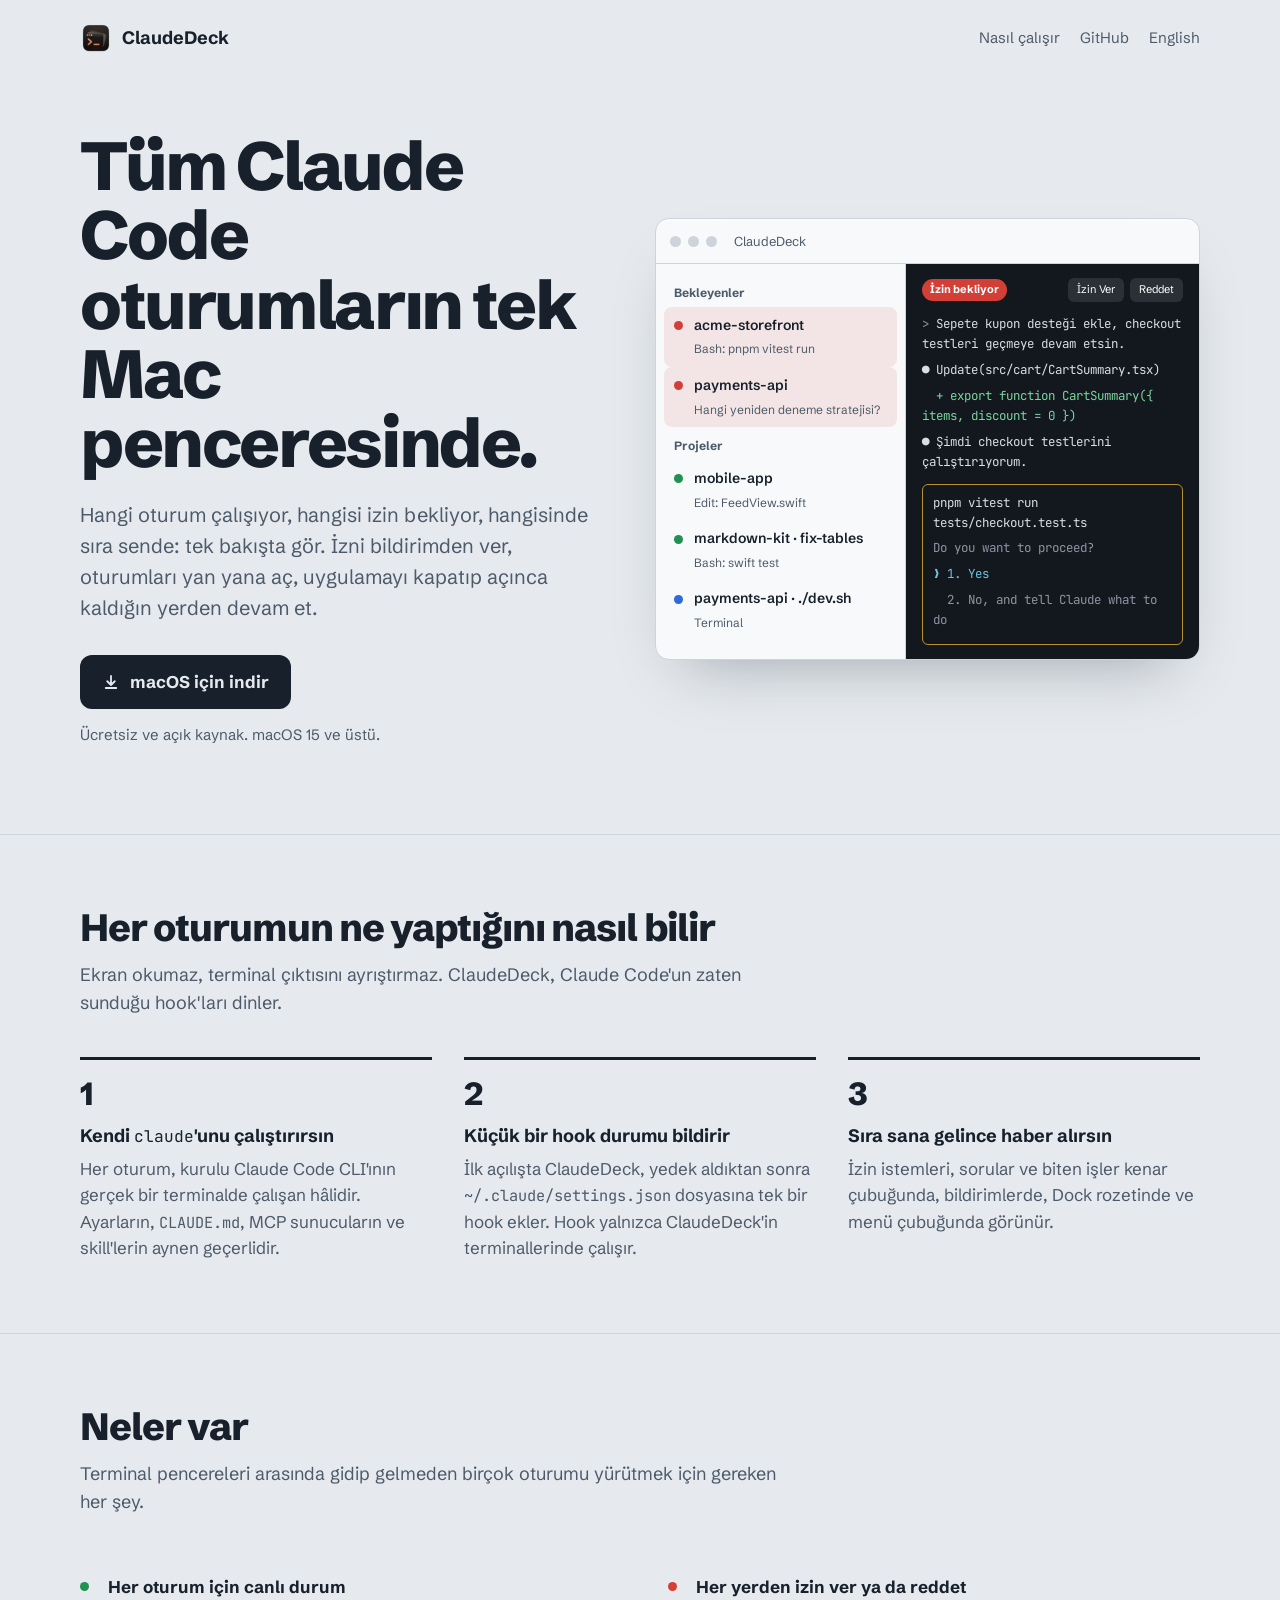
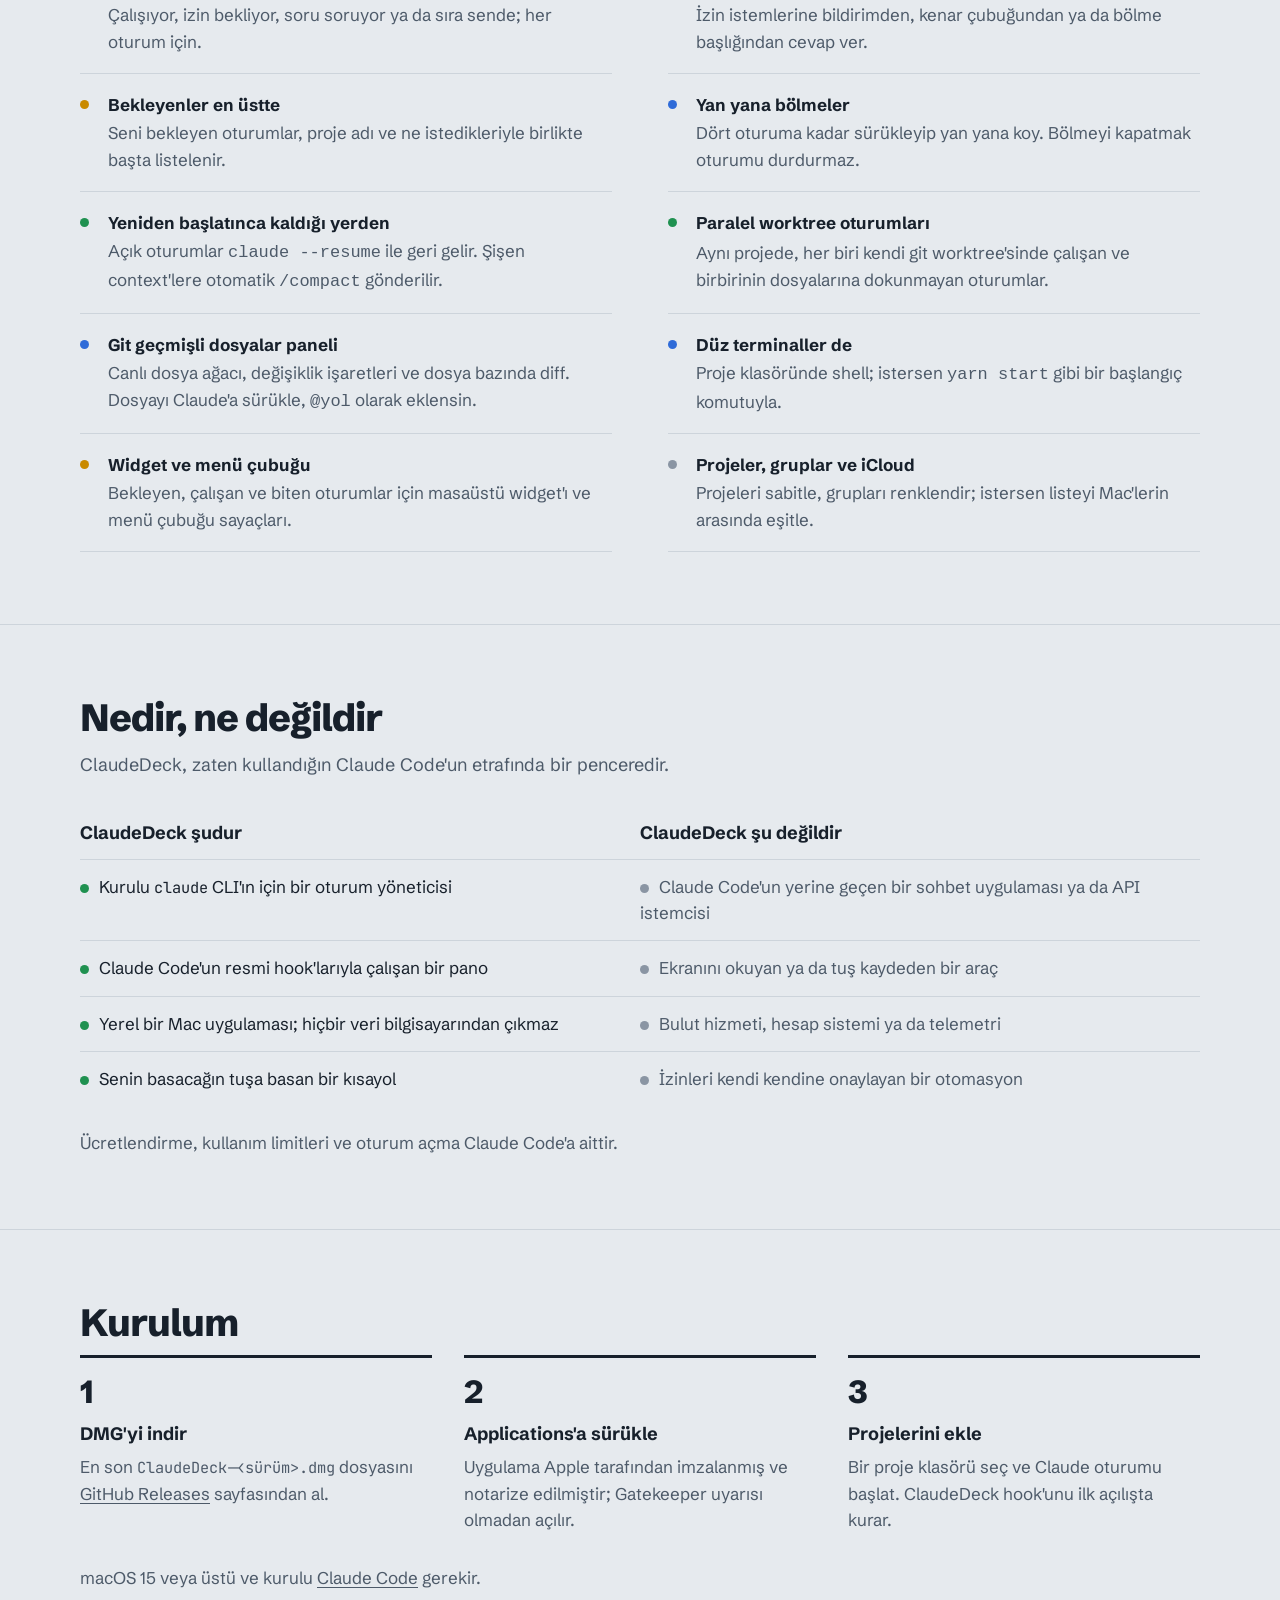
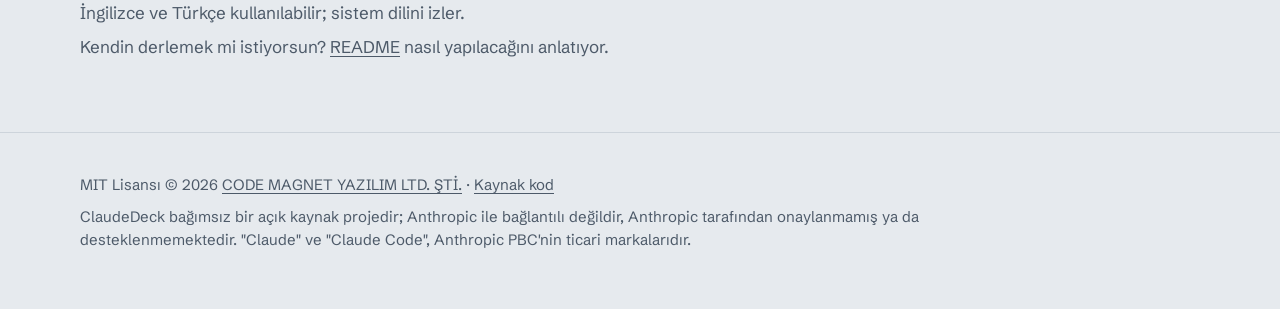
==== docs/tr/index.html @ c3e61661 "Project website for GitHub Pages (docs/): English + Turkish, animated sidebar instead of screenshots" ====
<!doctype html>
<html lang="tr">
<head>
<meta charset="utf-8">
<meta name="viewport" content="width=device-width, initial-scale=1">
<title>ClaudeDeck: tüm Claude Code oturumların tek Mac penceresinde</title>
<meta name="description" content="Birden fazla projedeki Claude Code oturumlarını çalıştıran ve hangisinin seni beklediğini gösteren ücretsiz, açık kaynak macOS uygulaması.">
<!-- Özel alan adı için: <meta name="repo" content="owner/ClaudeDeck"> -->
<meta property="og:title" content="ClaudeDeck">
<meta property="og:description" content="Tüm Claude Code oturumların tek Mac penceresinde. Ücretsiz ve açık kaynak.">
<meta property="og:image" content="../assets/icon.png">
<link rel="icon" href="../assets/favicon.png">
<link rel="alternate" hreflang="en" href="../">
<link rel="preconnect" href="https://fonts.googleapis.com">
<link rel="preconnect" href="https://fonts.gstatic.com" crossorigin>
<link href="https://fonts.googleapis.com/css2?family=JetBrains+Mono:wght@400;600&family=Schibsted+Grotesk:wght@400;600;700;800&display=swap" rel="stylesheet">
<link rel="stylesheet" href="../assets/style.css">
</head>
<body>
<header class="wrap top">
  <a class="brand" href="./"><img src="../assets/icon.png" alt="" width="32" height="32">ClaudeDeck</a>
  <nav aria-label="Site">
    <a href="#nasil">Nasıl çalışır</a>
    <a data-gh="" href="https://github.com/">GitHub</a>
    <a href="../" hreflang="en" lang="en">English</a>
  </nav>
</header>

<main>
  <div class="wrap hero">
    <div>
      <h1>Tüm Claude Code oturumların tek Mac penceresinde.</h1>
      <p class="lede">Hangi oturum çalışıyor, hangisi izin bekliyor, hangisinde sıra sende: tek bakışta gör. İzni bildirimden ver, oturumları yan yana aç, uygulamayı kapatıp açınca kaldığın yerden devam et.</p>
      <div class="actions">
        <a class="download" data-gh="/releases/latest" href="https://github.com/">
          <svg viewBox="0 0 24 24" fill="none" stroke="currentColor" stroke-width="2.4" stroke-linecap="round" stroke-linejoin="round" aria-hidden="true"><path d="M12 4v12m-5-5 5 5 5-5M5 20h14"/></svg>
          macOS için indir
        </a>
        <span class="fine">Ücretsiz ve açık kaynak. macOS 15 ve üstü.</span>
      </div>
    </div>

    <div class="deck" role="img" aria-label="Beş oturum gösteren ClaudeDeck: biri izin bekliyor, ikisi çalışıyor, birinde sıra sende, biri terminal."
      data-states='{"running":"Çalışıyor","permission":"İzin bekliyor","question":"Soru soruyor","turn":"Sıra sende","runningTests":"Bash: pnpm vitest run","done":"Bitti: pull-to-refresh eklendi","passed":"Bitti: 18 test geçti","editing":"Edit: internal/webhooks/retry.go"}'>
      <div class="deck-bar" aria-hidden="true"><i></i><i></i><i></i><span>ClaudeDeck</span></div>
      <div class="deck-body" aria-hidden="true">
        <div class="deck-list">
          <div class="deck-group">Bekleyenler</div>
          <div class="row" data-id="a" data-state="permission"><span class="dot"></span><span class="name">acme-storefront</span><span class="state">Bash: pnpm vitest run</span></div>
          <div class="row" data-id="b" data-state="question"><span class="dot"></span><span class="name">payments-api</span><span class="state">Hangi yeniden deneme stratejisi?</span></div>
          <div class="deck-group">Projeler</div>
          <div class="row" data-id="c" data-state="running"><span class="dot"></span><span class="name">mobile-app</span><span class="state">Edit: FeedView.swift</span></div>
          <div class="row" data-id="d" data-state="running"><span class="dot"></span><span class="name">markdown-kit · fix-tables</span><span class="state">Bash: swift test</span></div>
          <div class="row" data-id="e" data-state="shell"><span class="dot"></span><span class="name">payments-api · ./dev.sh</span><span class="state">Terminal</span></div>
        </div>
        <div class="deck-term">
          <div class="term-head"><span class="pill">İzin bekliyor</span><span class="btns"><span>İzin Ver</span><span>Reddet</span></span></div>
          <p><span class="dim">&gt;</span> Sepete kupon desteği ekle, checkout testleri geçmeye devam etsin.</p>
          <p>● Update(src/cart/CartSummary.tsx)</p>
          <p class="add">  + export function CartSummary({ items, discount = 0 })</p>
          <p>● Şimdi checkout testlerini çalıştırıyorum.</p>
          <div class="box">
            <p>pnpm vitest run tests/checkout.test.ts</p>
            <p class="dim">Do you want to proceed?</p>
            <p class="pick">❯ 1. Yes</p>
            <p class="dim">  2. No, and tell Claude what to do</p>
          </div>
        </div>
      </div>
    </div>
  </div>

  <section id="nasil">
    <div class="wrap">
      <h2>Her oturumun ne yaptığını nasıl bilir</h2>
      <p class="intro">Ekran okumaz, terminal çıktısını ayrıştırmaz. ClaudeDeck, Claude Code'un zaten sunduğu hook'ları dinler.</p>
      <ol class="steps">
        <li><h3>Kendi <code>claude</code>'unu çalıştırırsın</h3><p>Her oturum, kurulu Claude Code CLI'ının gerçek bir terminalde çalışan hâlidir. Ayarların, <code>CLAUDE.md</code>, MCP sunucuların ve skill'lerin aynen geçerlidir.</p></li>
        <li><h3>Küçük bir hook durumu bildirir</h3><p>İlk açılışta ClaudeDeck, yedek aldıktan sonra <code>~/.claude/settings.json</code> dosyasına tek bir hook ekler. Hook yalnızca ClaudeDeck'in terminallerinde çalışır.</p></li>
        <li><h3>Sıra sana gelince haber alırsın</h3><p>İzin istemleri, sorular ve biten işler kenar çubuğunda, bildirimlerde, Dock rozetinde ve menü çubuğunda görünür.</p></li>
      </ol>
    </div>
  </section>

  <section>
    <div class="wrap">
      <h2>Neler var</h2>
      <p class="intro">Terminal pencereleri arasında gidip gelmeden birçok oturumu yürütmek için gereken her şey.</p>
      <dl class="features">
        <div style="--c: var(--run)"><dt>Her oturum için canlı durum</dt><dd>Çalışıyor, izin bekliyor, soru soruyor ya da sıra sende; her oturum için.</dd></div>
        <div style="--c: var(--block)"><dt>Her yerden izin ver ya da reddet</dt><dd>İzin istemlerine bildirimden, kenar çubuğundan ya da bölme başlığından cevap ver.</dd></div>
        <div style="--c: var(--turn)"><dt>Bekleyenler en üstte</dt><dd>Seni bekleyen oturumlar, proje adı ve ne istedikleriyle birlikte başta listelenir.</dd></div>
        <div style="--c: var(--shell)"><dt>Yan yana bölmeler</dt><dd>Dört oturuma kadar sürükleyip yan yana koy. Bölmeyi kapatmak oturumu durdurmaz.</dd></div>
        <div style="--c: var(--run)"><dt>Yeniden başlatınca kaldığı yerden</dt><dd>Açık oturumlar <code>claude --resume</code> ile geri gelir. Şişen context'lere otomatik <code>/compact</code> gönderilir.</dd></div>
        <div style="--c: var(--run)"><dt>Paralel worktree oturumları</dt><dd>Aynı projede, her biri kendi git worktree'sinde çalışan ve birbirinin dosyalarına dokunmayan oturumlar.</dd></div>
        <div style="--c: var(--shell)"><dt>Git geçmişli dosyalar paneli</dt><dd>Canlı dosya ağacı, değişiklik işaretleri ve dosya bazında diff. Dosyayı Claude'a sürükle, <code>@yol</code> olarak eklensin.</dd></div>
        <div style="--c: var(--shell)"><dt>Düz terminaller de</dt><dd>Proje klasöründe shell; istersen <code>yarn start</code> gibi bir başlangıç komutuyla.</dd></div>
        <div style="--c: var(--turn)"><dt>Widget ve menü çubuğu</dt><dd>Bekleyen, çalışan ve biten oturumlar için masaüstü widget'ı ve menü çubuğu sayaçları.</dd></div>
        <div style="--c: var(--idle)"><dt>Projeler, gruplar ve iCloud</dt><dd>Projeleri sabitle, grupları renklendir; istersen listeyi Mac'lerin arasında eşitle.</dd></div>
      </dl>
    </div>
  </section>

  <section>
    <div class="wrap">
      <h2>Nedir, ne değildir</h2>
      <p class="intro">ClaudeDeck, zaten kullandığın Claude Code'un etrafında bir penceredir.</p>
      <table class="is">
        <thead><tr><th scope="col">ClaudeDeck şudur</th><th scope="col">ClaudeDeck şu değildir</th></tr></thead>
        <tbody>
          <tr><td class="yes">Kurulu <code>claude</code> CLI'ın için bir oturum yöneticisi</td><td class="no">Claude Code'un yerine geçen bir sohbet uygulaması ya da API istemcisi</td></tr>
          <tr><td class="yes">Claude Code'un resmi hook'larıyla çalışan bir pano</td><td class="no">Ekranını okuyan ya da tuş kaydeden bir araç</td></tr>
          <tr><td class="yes">Yerel bir Mac uygulaması; hiçbir veri bilgisayarından çıkmaz</td><td class="no">Bulut hizmeti, hesap sistemi ya da telemetri</td></tr>
          <tr><td class="yes">Senin basacağın tuşa basan bir kısayol</td><td class="no">İzinleri kendi kendine onaylayan bir otomasyon</td></tr>
        </tbody>
      </table>
      <p class="fine-print">Ücretlendirme, kullanım limitleri ve oturum açma Claude Code'a aittir.</p>
    </div>
  </section>

  <section id="kurulum">
    <div class="wrap">
      <h2>Kurulum</h2>
      <ol class="steps">
        <li><h3>DMG'yi indir</h3><p>En son <code>ClaudeDeck-&lt;sürüm&gt;.dmg</code> dosyasını <a data-gh="/releases/latest" href="https://github.com/">GitHub Releases</a> sayfasından al.</p></li>
        <li><h3>Applications'a sürükle</h3><p>Uygulama Apple tarafından imzalanmış ve notarize edilmiştir; Gatekeeper uyarısı olmadan açılır.</p></li>
        <li><h3>Projelerini ekle</h3><p>Bir proje klasörü seç ve Claude oturumu başlat. ClaudeDeck hook'unu ilk açılışta kurar.</p></li>
      </ol>
      <ul class="req">
        <li>macOS 15 veya üstü ve kurulu <a href="https://docs.claude.com/en/docs/claude-code">Claude Code</a> gerekir.</li>
        <li>İngilizce ve Türkçe kullanılabilir; sistem dilini izler.</li>
        <li>Kendin derlemek mi istiyorsun? <a data-gh="/blob/main/README.tr.md" href="https://github.com/">README</a> nasıl yapılacağını anlatıyor.</li>
      </ul>
    </div>
  </section>
</main>

<footer>
  <div class="wrap">
    <p>MIT Lisansı © 2026 <a href="https://codemagnet.co">CODE MAGNET YAZILIM LTD. ŞTİ.</a> · <a data-gh="" href="https://github.com/">Kaynak kod</a></p>
    <p>ClaudeDeck bağımsız bir açık kaynak projedir; Anthropic ile bağlantılı değildir, Anthropic tarafından onaylanmamış ya da desteklenmemektedir. "Claude" ve "Claude Code", Anthropic PBC'nin ticari markalarıdır.</p>
  </div>
</footer>
<script src="../assets/deck.js"></script>
</body>
</html>
---- docs/assets/style.css ----
/* ClaudeDeck site. Colors come from the app's own status signals, on a brushed-aluminum ground. */
:root {
  --ground: #e6eaee;
  --panel: #f7f9fa;
  --ink: #17202b;
  --ink-soft: #4d5a69;
  --rule: #cdd4db;
  --run: #1f9150;
  --block: #d23f37;
  --turn: #c98a00;
  --shell: #2f6bd8;
  --idle: #8a95a3;
  --focus: #2f6bd8;
  --term-bg: #13181f;
  --term-ink: #d9dee4;
  color-scheme: light;
}
@media (prefers-color-scheme: dark) {
  :root {
    --ground: #151a20;
    --panel: #1d242c;
    --ink: #e8edf2;
    --ink-soft: #9ba7b4;
    --rule: #2e3843;
    --run: #3cc47a;
    --block: #f0625a;
    --turn: #f0b429;
    --shell: #5b93f0;
    --idle: #6f7b89;
    --focus: #5b93f0;
    --term-bg: #0e1217;
    color-scheme: dark;
  }
}

* { box-sizing: border-box; }
[hidden] { display: none !important; }
html { -webkit-text-size-adjust: 100%; }
body {
  margin: 0;
  background: var(--ground);
  color: var(--ink);
  font-family: "Schibsted Grotesk", -apple-system, BlinkMacSystemFont, "Helvetica Neue", sans-serif;
  font-size: 1.0625rem;
  line-height: 1.55;
}
a { color: inherit; text-underline-offset: 0.18em; }
a:focus-visible, button:focus-visible { outline: 3px solid var(--focus); outline-offset: 3px; border-radius: 6px; }
img { display: block; }

.wrap { width: min(1120px, 100% - 32px); margin-inline: auto; }

/* Header */
.top { display: flex; align-items: center; justify-content: space-between; gap: 16px; padding: 22px 0; }
.brand { display: flex; align-items: center; gap: 10px; font-weight: 700; font-size: 1.125rem; text-decoration: none; }
.brand img { width: 32px; height: 32px; }
.top nav { display: flex; gap: 20px; font-size: 0.9375rem; color: var(--ink-soft); }
.top nav a { text-decoration: none; }
.top nav a:hover { color: var(--ink); text-decoration: underline; }

/* Hero */
.hero { display: grid; grid-template-columns: minmax(0, 1fr) minmax(0, 1.05fr); gap: 56px; align-items: center; padding: 56px 0 88px; }
.hero h1 {
  margin: 0 0 20px;
  font-size: clamp(2.5rem, 5.4vw, 4.25rem);
  line-height: 1.02;
  letter-spacing: -0.035em;
  font-weight: 800;
}
.hero p.lede { margin: 0 0 32px; font-size: 1.25rem; color: var(--ink-soft); max-width: 34em; }
.actions { display: flex; flex-wrap: wrap; align-items: center; gap: 14px 22px; }
.download {
  display: inline-flex; align-items: center; gap: 10px;
  padding: 14px 22px; border-radius: 12px;
  background: var(--ink); color: var(--ground);
  font-weight: 700; text-decoration: none;
}
.download:hover { background: color-mix(in srgb, var(--ink) 86%, var(--shell)); }
.download svg { width: 18px; height: 18px; }
.fine { font-size: 0.9375rem; color: var(--ink-soft); }

/* The deck: a live rendition of the app's sidebar */
.deck {
  background: var(--panel);
  border: 1px solid var(--rule);
  border-radius: 14px;
  box-shadow: 0 30px 60px -30px rgb(20 30 45 / 0.35), 0 2px 0 rgb(255 255 255 / 0.5) inset;
  overflow: hidden;
}
.deck-bar { display: flex; align-items: center; gap: 7px; padding: 12px 14px; border-bottom: 1px solid var(--rule); }
.deck-bar i { width: 11px; height: 11px; border-radius: 50%; background: var(--rule); }
.deck-bar span { margin-left: 10px; font-size: 0.8125rem; color: var(--ink-soft); }
.deck-body { display: grid; grid-template-columns: 250px minmax(0, 1fr); min-height: 330px; }
.deck-list { border-right: 1px solid var(--rule); padding: 10px 8px; }
.deck-group { font-size: 0.75rem; font-weight: 700; color: var(--ink-soft); padding: 10px 10px 4px; }
.row {
  display: grid; grid-template-columns: 10px minmax(0, 1fr); gap: 4px 10px; align-items: center;
  padding: 8px 10px; border-radius: 8px;
  transition: background-color 0.4s ease;
}
.row .dot { width: 9px; height: 9px; border-radius: 50%; background: var(--idle); transition: background-color 0.4s ease; }
.row .name { font-size: 0.875rem; font-weight: 600; white-space: nowrap; overflow: hidden; text-overflow: ellipsis; }
.row .state { grid-column: 2; font-size: 0.75rem; color: var(--ink-soft); white-space: nowrap; overflow: hidden; text-overflow: ellipsis; }
.row[data-state="running"] .dot { background: var(--run); }
.row[data-state="permission"] .dot, .row[data-state="question"] .dot { background: var(--block); }
.row[data-state="turn"] .dot { background: var(--turn); }
.row[data-state="shell"] .dot { background: var(--shell); }
.row[data-state="permission"], .row[data-state="question"] { background: color-mix(in srgb, var(--block) 11%, transparent); }
.row.flash { background: color-mix(in srgb, var(--turn) 18%, transparent); }
.row[data-state="running"] .dot { animation: breathe 1.6s ease-in-out infinite; }
@keyframes breathe { 50% { opacity: 0.35; } }

.deck-term { background: var(--term-bg); color: var(--term-ink); font: 0.78rem/1.6 "JetBrains Mono", ui-monospace, Menlo, monospace; padding: 14px 16px; display: flex; flex-direction: column; }
.pill, .term-head .btns span { white-space: nowrap; }
.term-head { display: flex; align-items: center; gap: 8px; font-family: "Schibsted Grotesk", sans-serif; font-size: 0.8125rem; margin-bottom: 12px; color: #fff; }
.pill { font-size: 0.6875rem; font-weight: 700; padding: 2px 8px; border-radius: 99px; color: #fff; background: var(--block); }
.pill.run { background: var(--run); }
.term-head .btns { margin-left: auto; display: flex; gap: 6px; }
.term-head .btns span { font-size: 0.6875rem; padding: 3px 9px; border-radius: 6px; background: rgb(255 255 255 / 0.1); }
.term-head .btns span.on { background: #fff; color: var(--term-bg); }
.deck-term p { margin: 0 0 6px; white-space: pre-wrap; }
.deck-term .dim { color: #8b96a3; }
.deck-term .add { color: #7ad69b; }
.deck-term .box { border: 1px solid #b8912f; border-radius: 6px; padding: 8px 10px; margin-top: 6px; }
.deck-term .pick { color: #6fc3df; }

/* Sections */
section { padding: 72px 0; border-top: 1px solid var(--rule); }
section h2 { margin: 0 0 12px; font-size: clamp(1.75rem, 3vw, 2.375rem); line-height: 1.1; letter-spacing: -0.025em; font-weight: 800; }
section > .wrap > p.intro { margin: 0 0 40px; color: var(--ink-soft); max-width: 40em; font-size: 1.125rem; }

.steps { list-style: none; margin: 0; padding: 0; display: grid; grid-template-columns: repeat(3, minmax(0, 1fr)); gap: 32px; counter-reset: step; }
.steps li { counter-increment: step; padding-top: 18px; border-top: 3px solid var(--ink); }
.steps li::before { content: counter(step); display: block; font-weight: 800; font-size: 2rem; line-height: 1; margin-bottom: 12px; }
.steps h3 { margin: 0 0 6px; font-size: 1.125rem; }
.steps p { margin: 0; color: var(--ink-soft); }
.steps code, .req code, .is code { font: 0.9em "JetBrains Mono", ui-monospace, Menlo, monospace; }

.features { display: grid; grid-template-columns: repeat(2, minmax(0, 1fr)); gap: 0 56px; margin: 0; }
.features div { display: grid; grid-template-columns: 14px minmax(0, 1fr); gap: 0 14px; padding: 18px 0; border-bottom: 1px solid var(--rule); }
.features dt { grid-column: 2; font-weight: 700; }
.features dd { grid-column: 2; margin: 2px 0 0; color: var(--ink-soft); }
.features div::before { content: ""; grid-row: 1; width: 9px; height: 9px; border-radius: 50%; margin-top: 8px; background: var(--c, var(--idle)); }

.is { width: 100%; border-collapse: collapse; }
.is th { text-align: left; font-size: 1.125rem; padding: 0 16px 12px 0; width: 50%; }
.is td { vertical-align: top; padding: 14px 16px 14px 0; border-top: 1px solid var(--rule); }
.is td:last-child { color: var(--ink-soft); }
.is .yes::before, .is .no::before { content: ""; display: inline-block; width: 9px; height: 9px; border-radius: 50%; margin-right: 10px; }
.is .yes::before { background: var(--run); }
.is .no::before { background: var(--idle); }
.fine-print { margin: 24px 0 0; color: var(--ink-soft); }

.req { margin: 32px 0 0; padding: 0; list-style: none; display: grid; gap: 8px; color: var(--ink-soft); }

footer { padding: 40px 0 56px; border-top: 1px solid var(--rule); font-size: 0.9375rem; color: var(--ink-soft); }
footer p { margin: 0 0 8px; max-width: 60em; }

@media (max-width: 900px) {
  .hero { grid-template-columns: 1fr; gap: 40px; padding: 32px 0 64px; }
  .steps { grid-template-columns: 1fr; }
  .features { grid-template-columns: 1fr; }
}
@media (max-width: 560px) {
  .deck-body { grid-template-columns: 1fr; }
  .deck-list { border-right: 0; border-bottom: 1px solid var(--rule); }
  .deck-term { min-height: 220px; }
  .top nav { gap: 14px; }
  .top nav a[href^="#"] { display: none; }
  .is th, .is td { display: block; width: auto; padding-right: 0; }
  .is th:last-child { display: none; }
  .is td:last-child { border-top: 0; padding-top: 0; }
}
@media (prefers-reduced-motion: reduce) {
  .row, .row .dot { transition: none; }
  .row[data-state="running"] .dot { animation: none; }
}
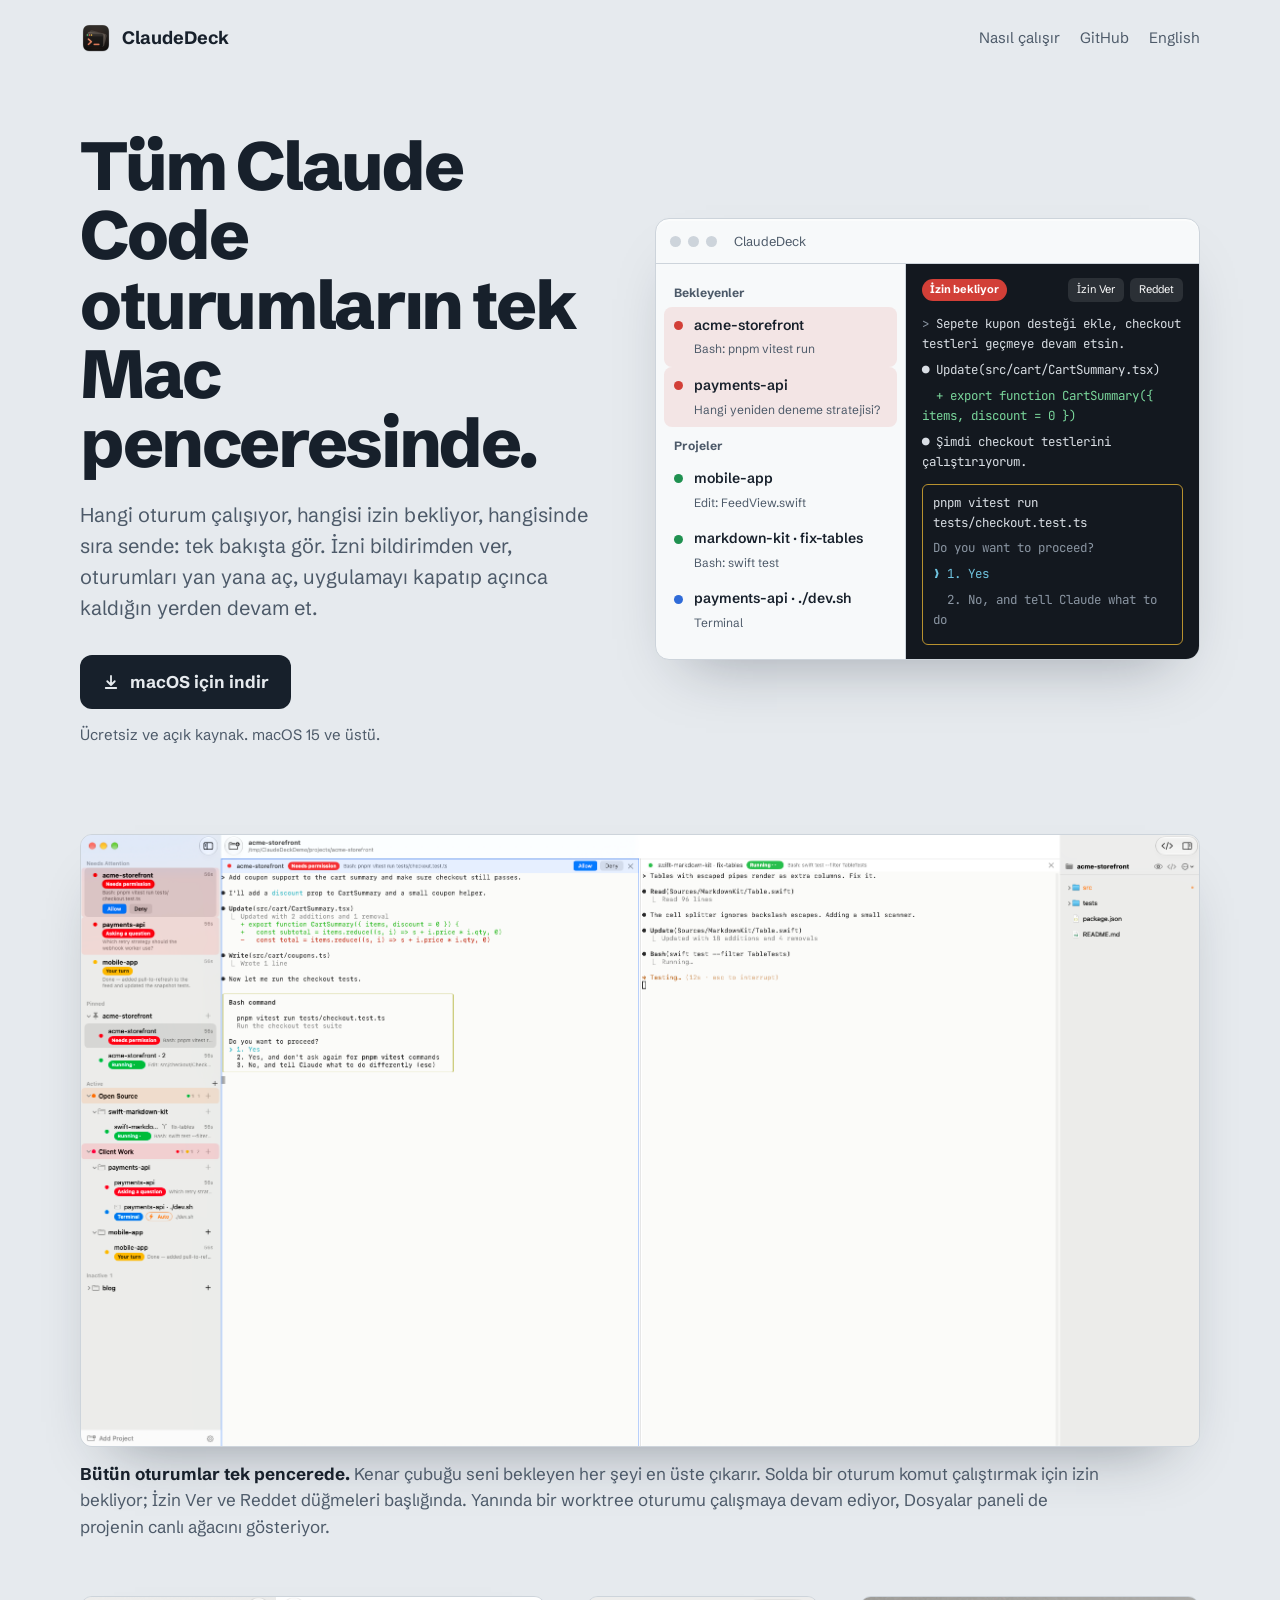
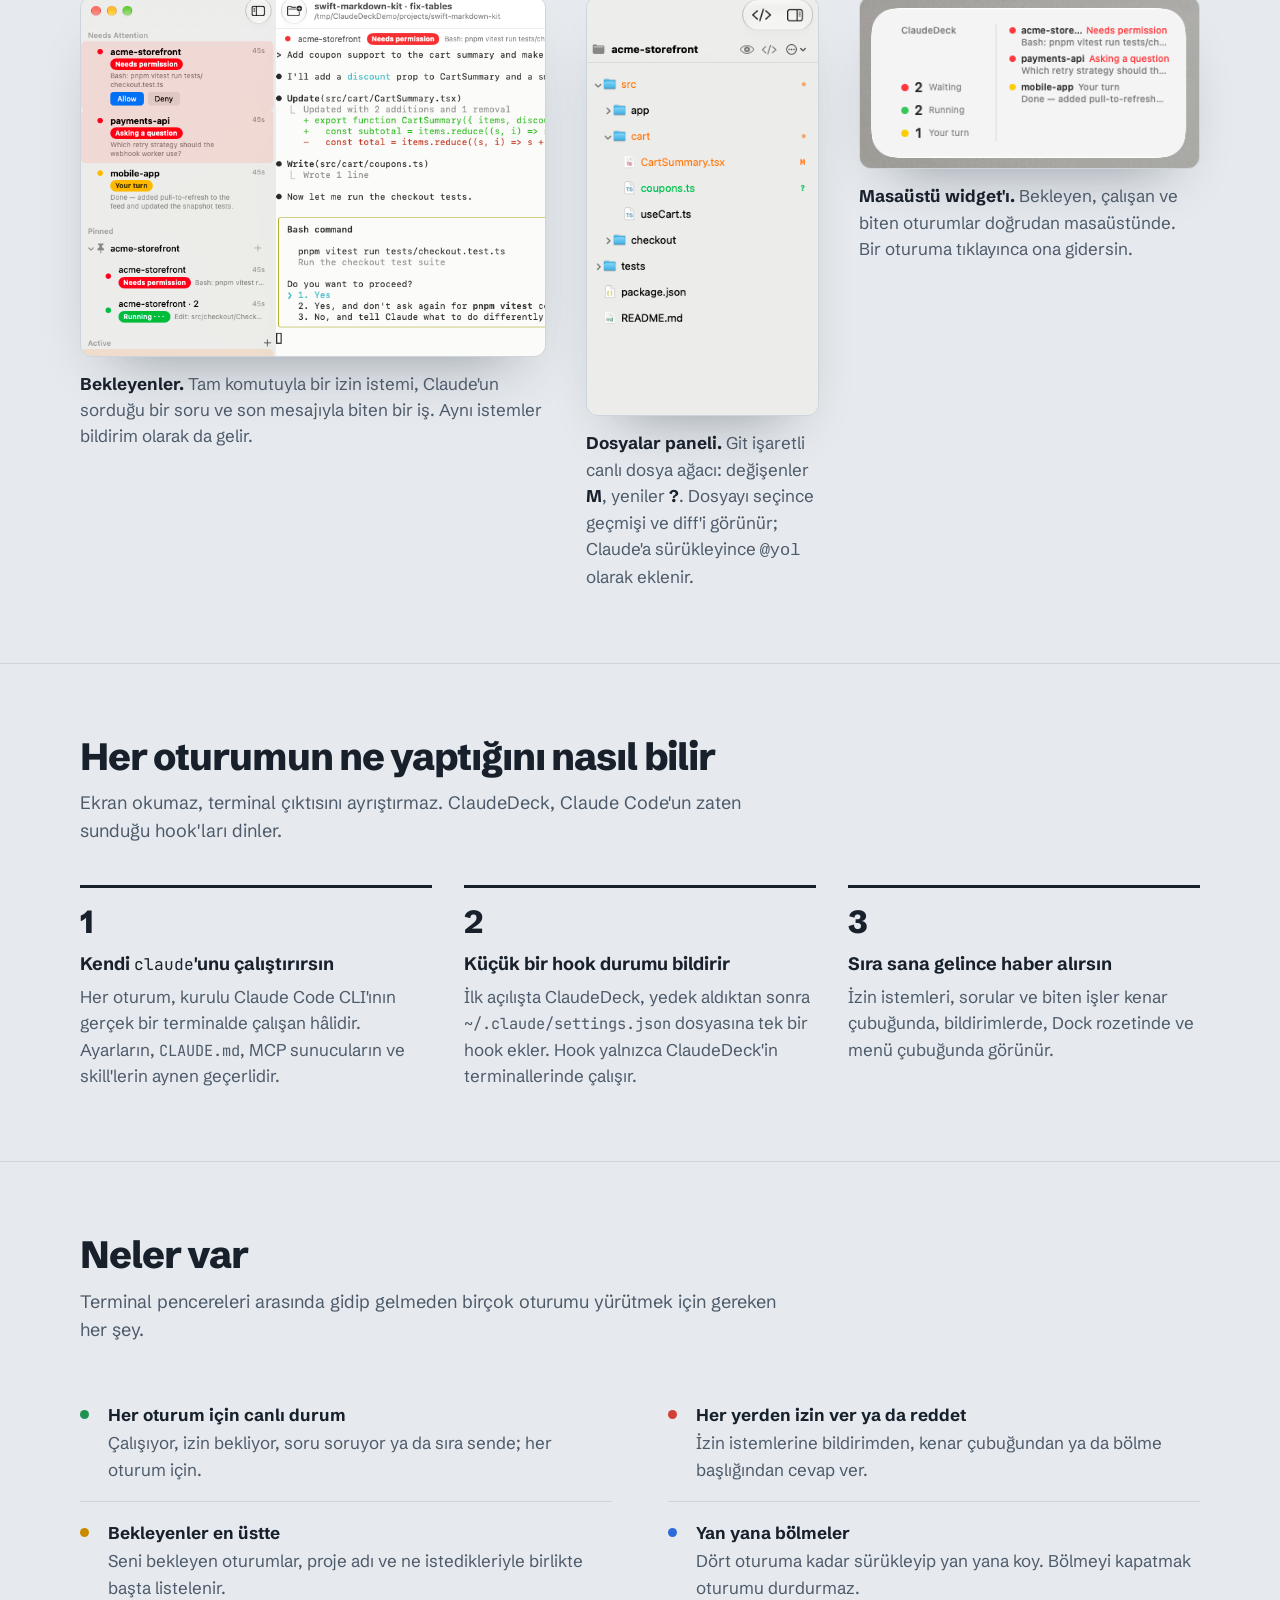
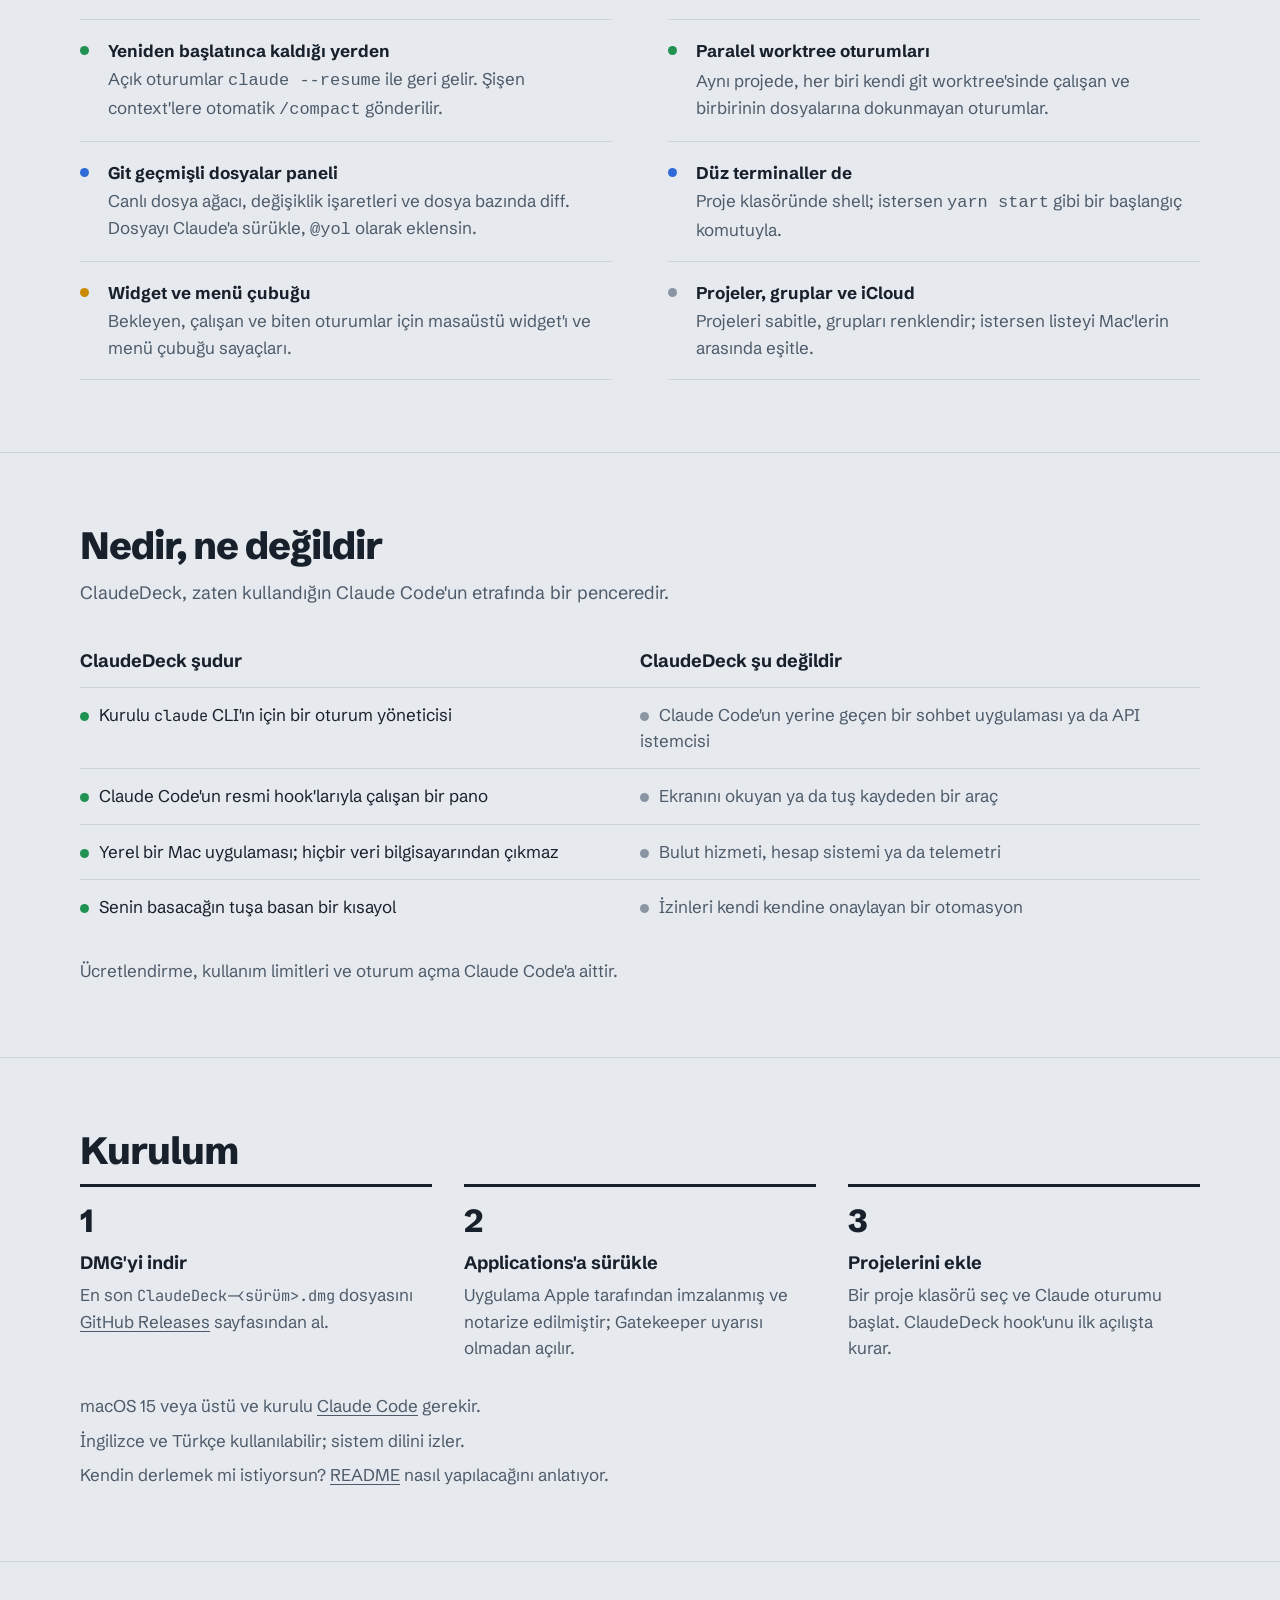
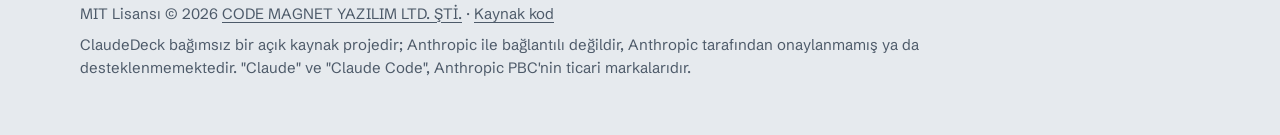
==== commit da170dea: "Screenshots: detailed tour in both READMEs and on the website (demo-mode captures: main window, Need" ====
--- a/docs/tr/index.html
+++ b/docs/tr/index.html
@@ -69,6 +69,30 @@
       </div>
     </div>
   </div>
+
+  <section class="tour" aria-labelledby="tour-title">
+    <div class="wrap">
+      <h2 id="tour-title" class="visually-hidden">İçeriden bir bakış</h2>
+      <figure class="shot shot-main">
+        <img src="../screenshots/main.png" width="2291" height="1251" loading="lazy" alt="Kenar çubuğu, yan yana iki oturum ve Dosyalar paneliyle ClaudeDeck">
+        <figcaption><b>Bütün oturumlar tek pencerede.</b> Kenar çubuğu seni bekleyen her şeyi en üste çıkarır. Solda bir oturum komut çalıştırmak için izin bekliyor; İzin Ver ve Reddet düğmeleri başlığında. Yanında bir worktree oturumu çalışmaya devam ediyor, Dosyalar paneli de projenin canlı ağacını gösteriyor.</figcaption>
+      </figure>
+      <div class="shot-pair">
+        <figure class="shot">
+          <img src="../screenshots/needs-attention.png" width="680" height="526" loading="lazy" alt="İzin istemi, soru ve biten bir oturumla Bekleyenler bölümü">
+          <figcaption><b>Bekleyenler.</b> Tam komutuyla bir izin istemi, Claude'un sorduğu bir soru ve son mesajıyla biten bir iş. Aynı istemler bildirim olarak da gelir.</figcaption>
+        </figure>
+        <figure class="shot">
+          <img src="../screenshots/files.png" width="284" height="515" loading="lazy" alt="Git işaretli Dosyalar paneli">
+          <figcaption><b>Dosyalar paneli.</b> Git işaretli canlı dosya ağacı: değişenler <b>M</b>, yeniler <b>?</b>. Dosyayı seçince geçmişi ve diff'i görünür; Claude'a sürükleyince <code>@yol</code> olarak eklenir.</figcaption>
+        </figure>
+        <figure class="shot">
+          <img src="../screenshots/widget.png" width="370" height="187" loading="lazy" alt="Oturum sayılarını ve bekleyen oturumları gösteren masaüstü widget'ı">
+          <figcaption><b>Masaüstü widget'ı.</b> Bekleyen, çalışan ve biten oturumlar doğrudan masaüstünde. Bir oturuma tıklayınca ona gidersin.</figcaption>
+        </figure>
+      </div>
+    </div>
+  </section>
 
   <section id="nasil">
     <div class="wrap">
--- a/docs/assets/style.css
+++ b/docs/assets/style.css
@@ -34,6 +34,7 @@
 }
 
 * { box-sizing: border-box; }
+.visually-hidden { position: absolute; width: 1px; height: 1px; overflow: hidden; clip: rect(0 0 0 0); white-space: nowrap; }
 [hidden] { display: none !important; }
 html { -webkit-text-size-adjust: 100%; }
 body {
@@ -124,6 +125,17 @@
 .deck-term .box { border: 1px solid #b8912f; border-radius: 6px; padding: 8px 10px; margin-top: 6px; }
 .deck-term .pick { color: #6fc3df; }
 
+/* Tour: real screenshots */
+.tour { padding-top: 0; border-top: 0; }
+.shot { margin: 0; }
+.shot img { width: 100%; height: auto; border-radius: 12px; border: 1px solid var(--rule); box-shadow: 0 30px 60px -34px rgb(20 30 45 / 0.45); background: var(--panel); }
+.shot figcaption { margin-top: 14px; color: var(--ink-soft); max-width: 60em; }
+.shot figcaption b { color: var(--ink); }
+.shot-main { margin-bottom: 56px; }
+.shot-pair { display: grid; grid-template-columns: minmax(0, 1.5fr) minmax(0, 0.75fr) minmax(0, 1.1fr); gap: 40px; align-items: start; }
+.shot-pair .shot img { width: auto; max-width: 100%; max-height: 460px; }
+@media (max-width: 900px) { .shot-pair { grid-template-columns: 1fr; } }
+
 /* Sections */
 section { padding: 72px 0; border-top: 1px solid var(--rule); }
 section h2 { margin: 0 0 12px; font-size: clamp(1.75rem, 3vw, 2.375rem); line-height: 1.1; letter-spacing: -0.025em; font-weight: 800; }
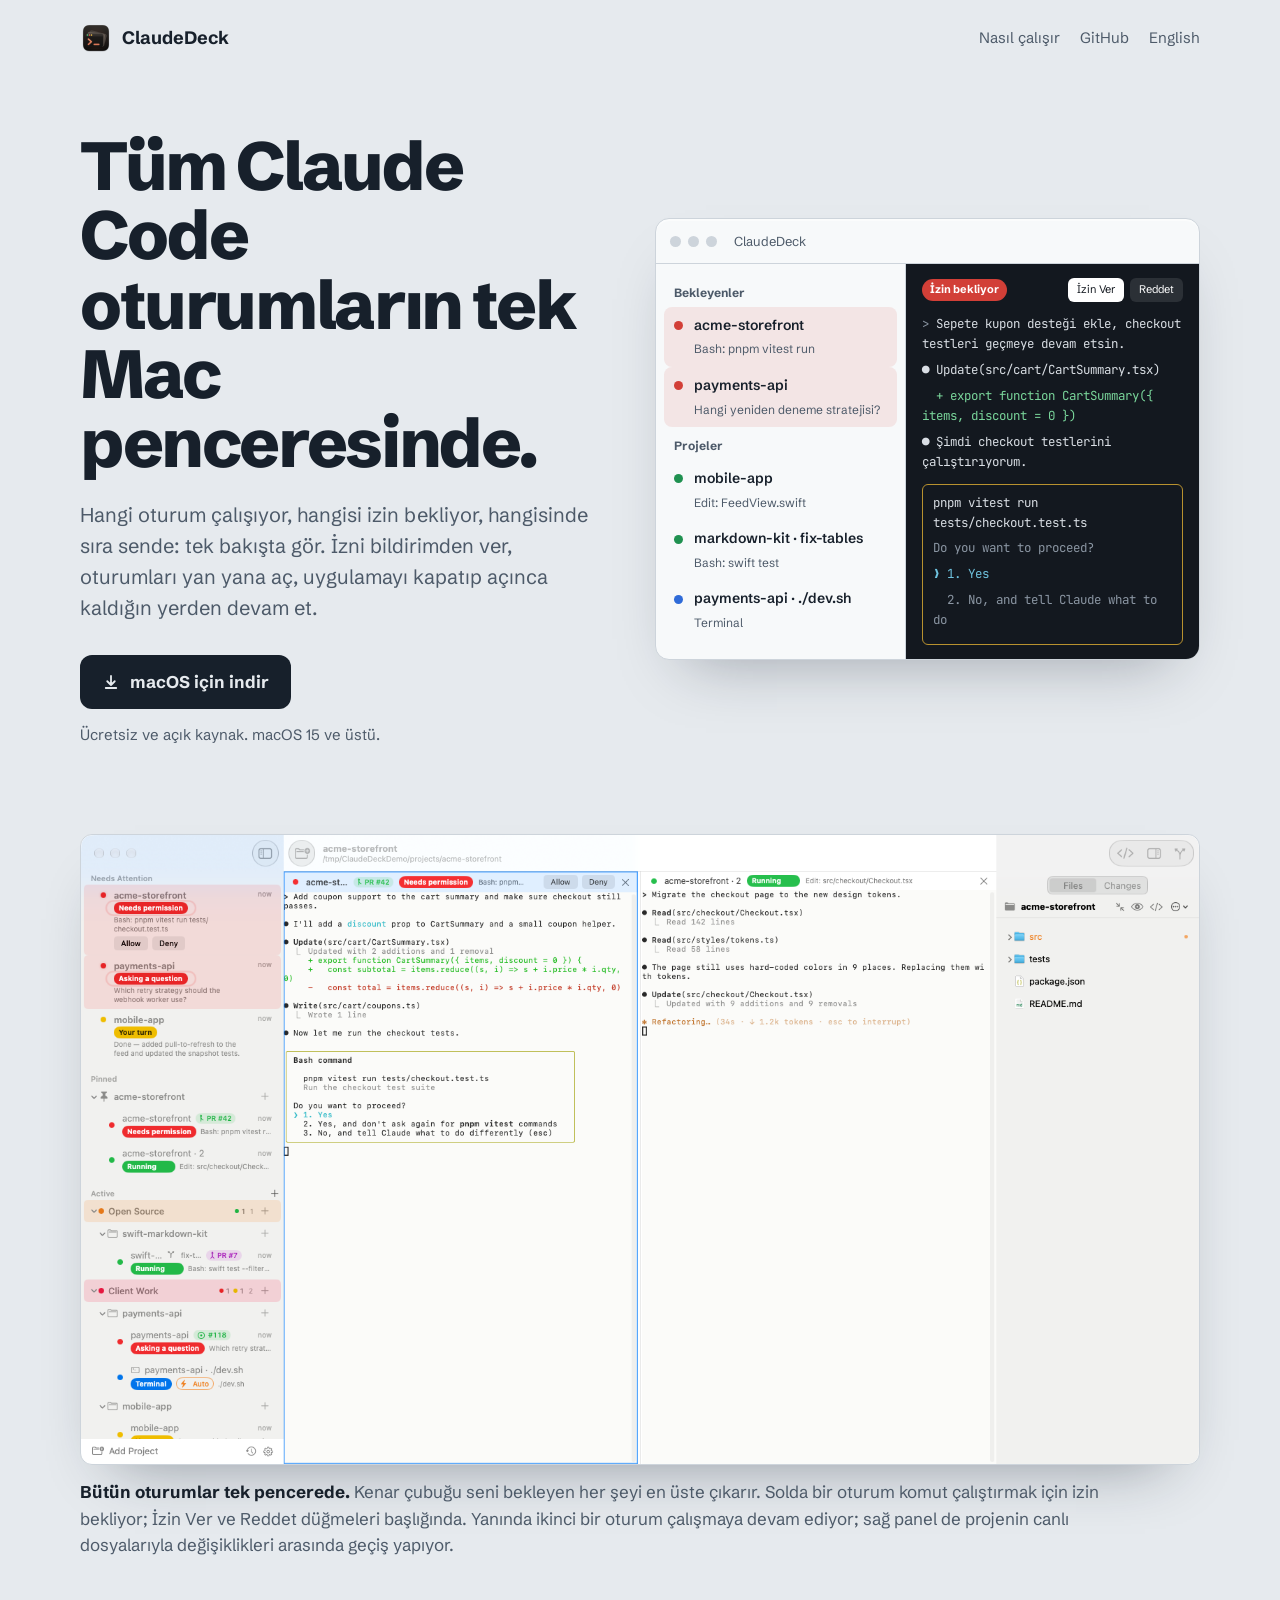
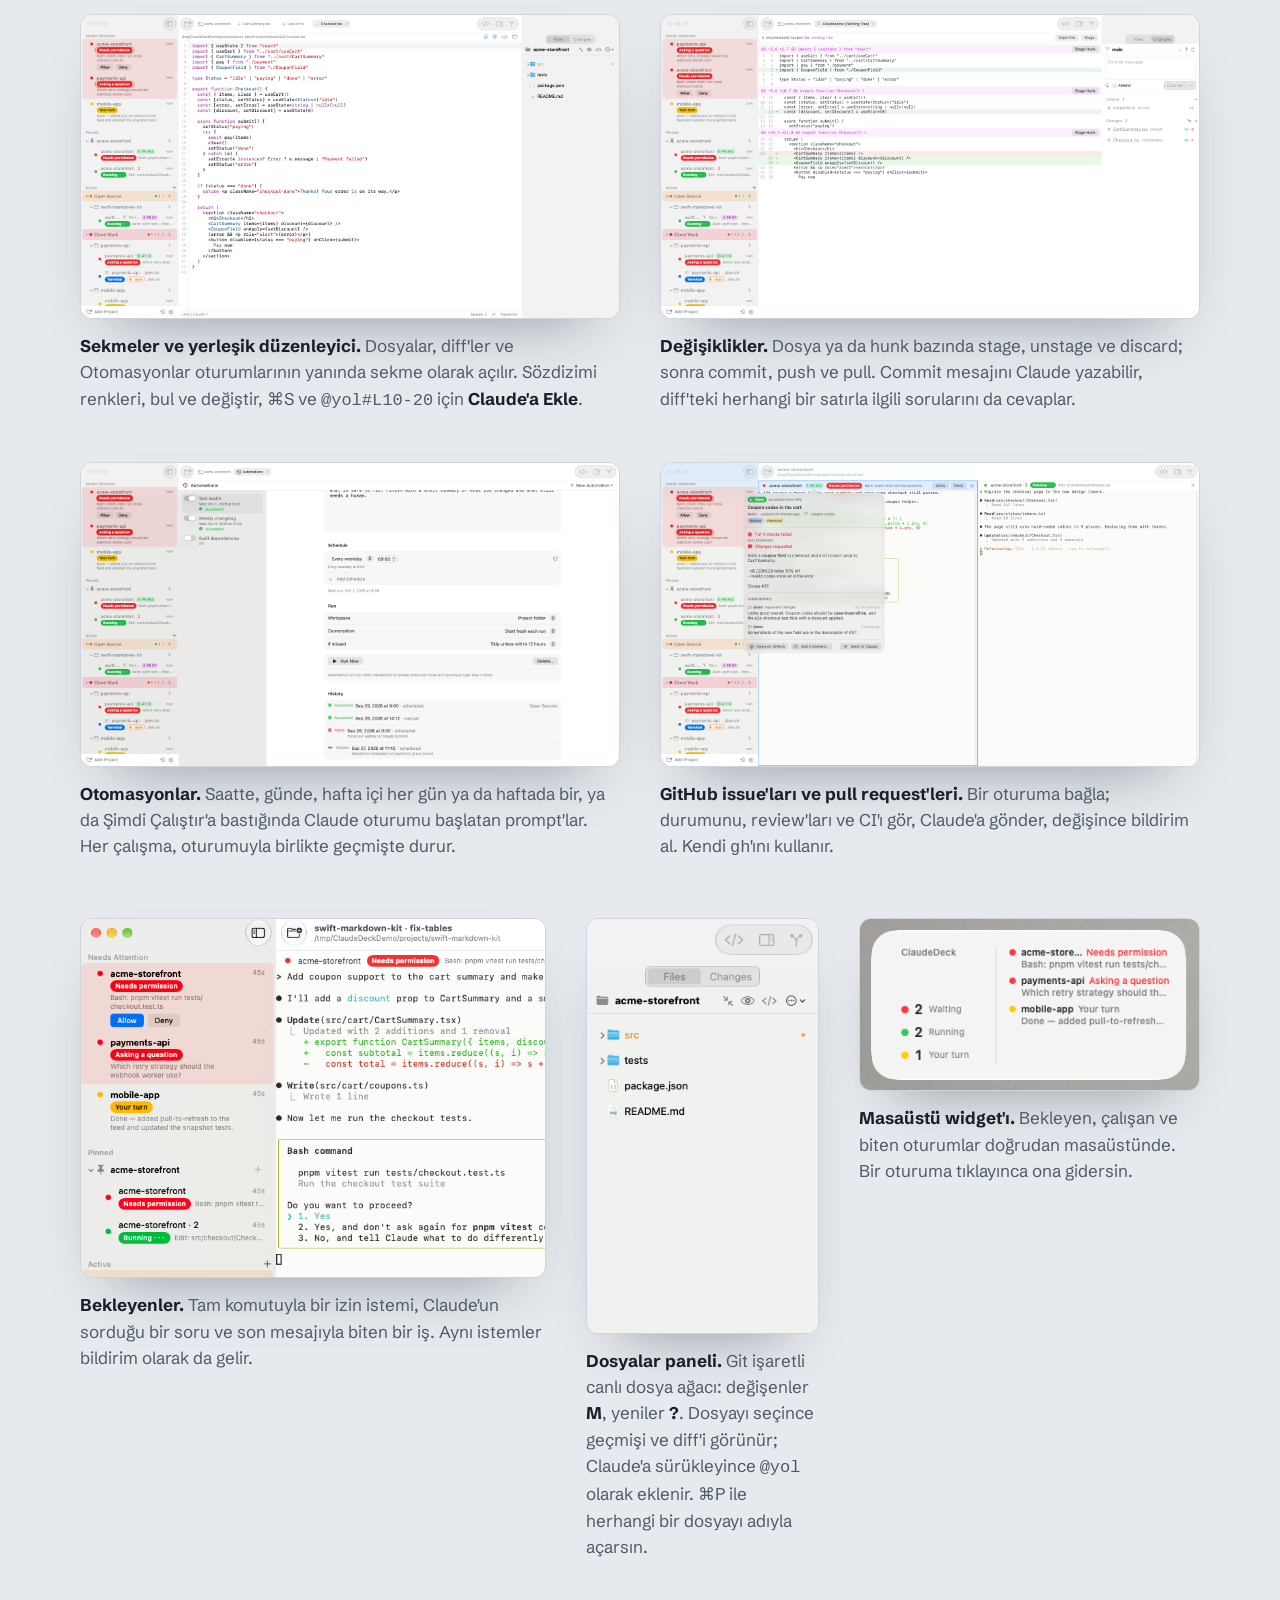
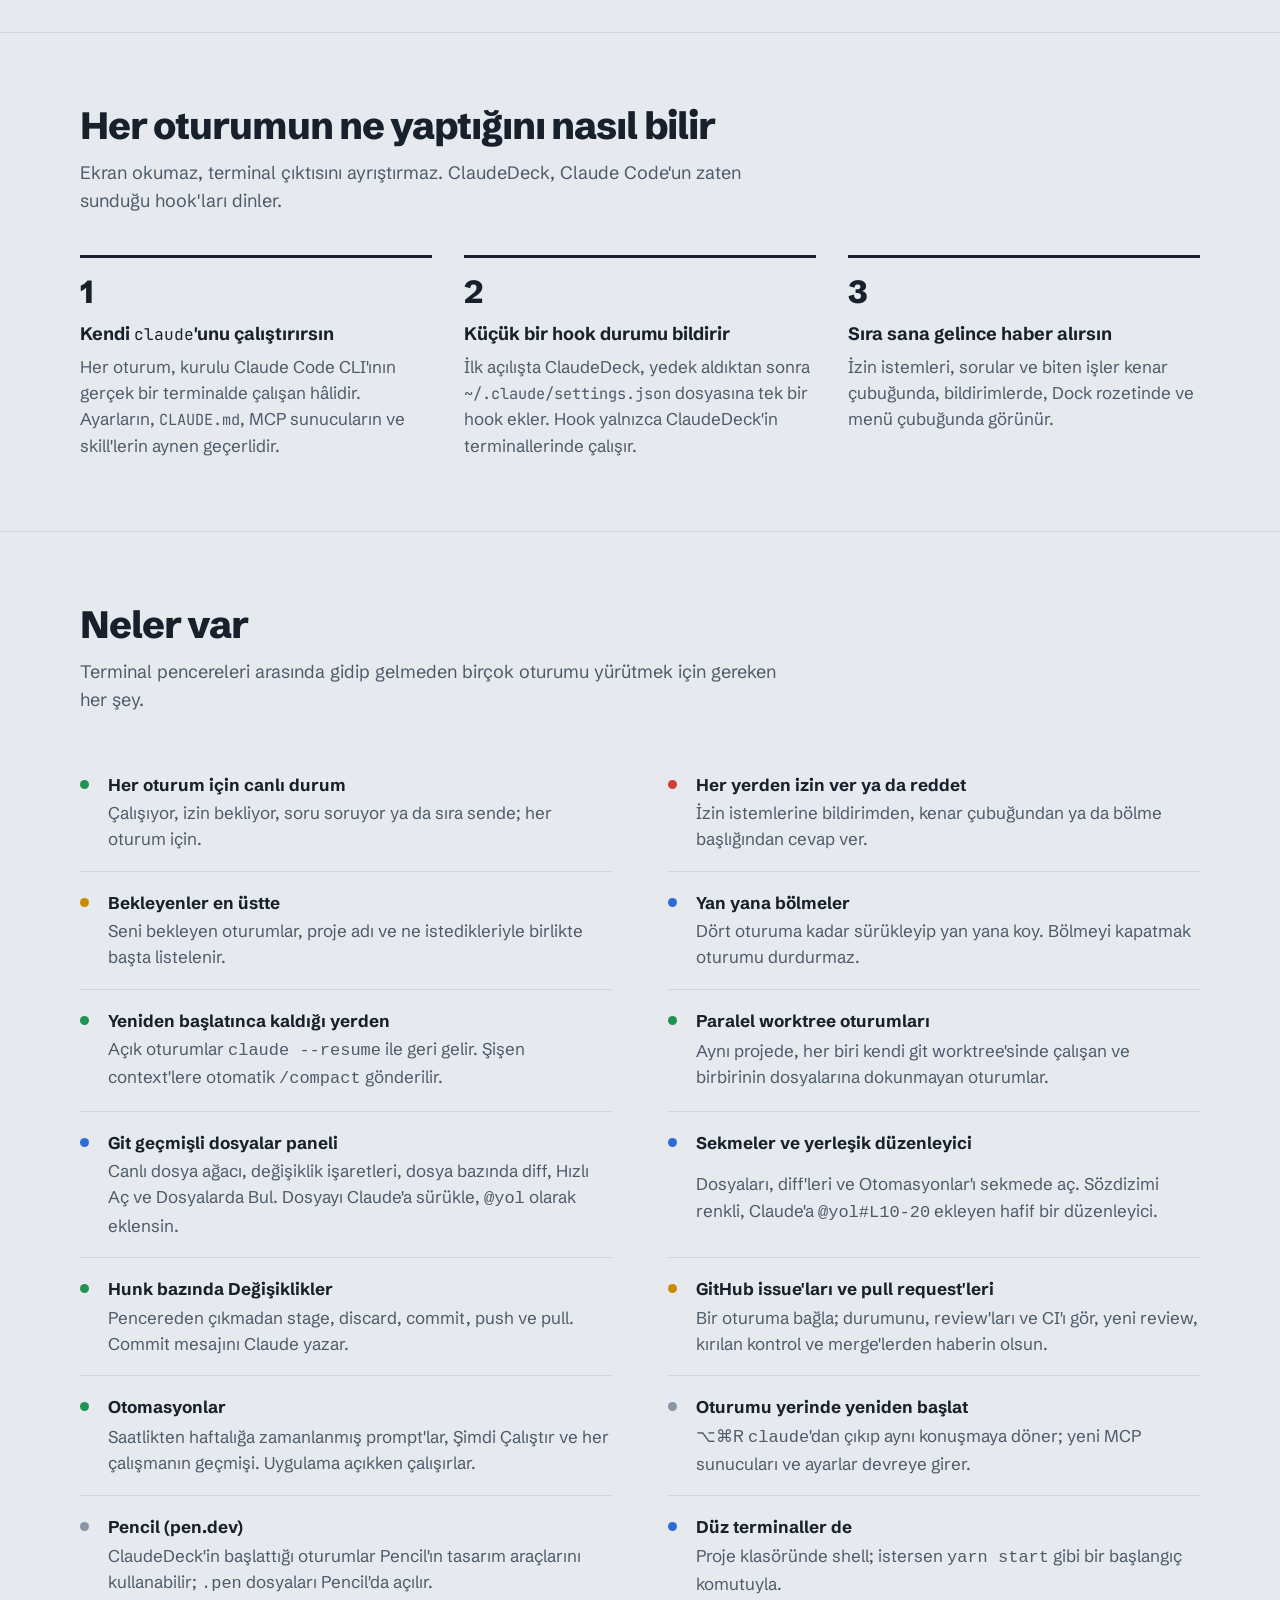
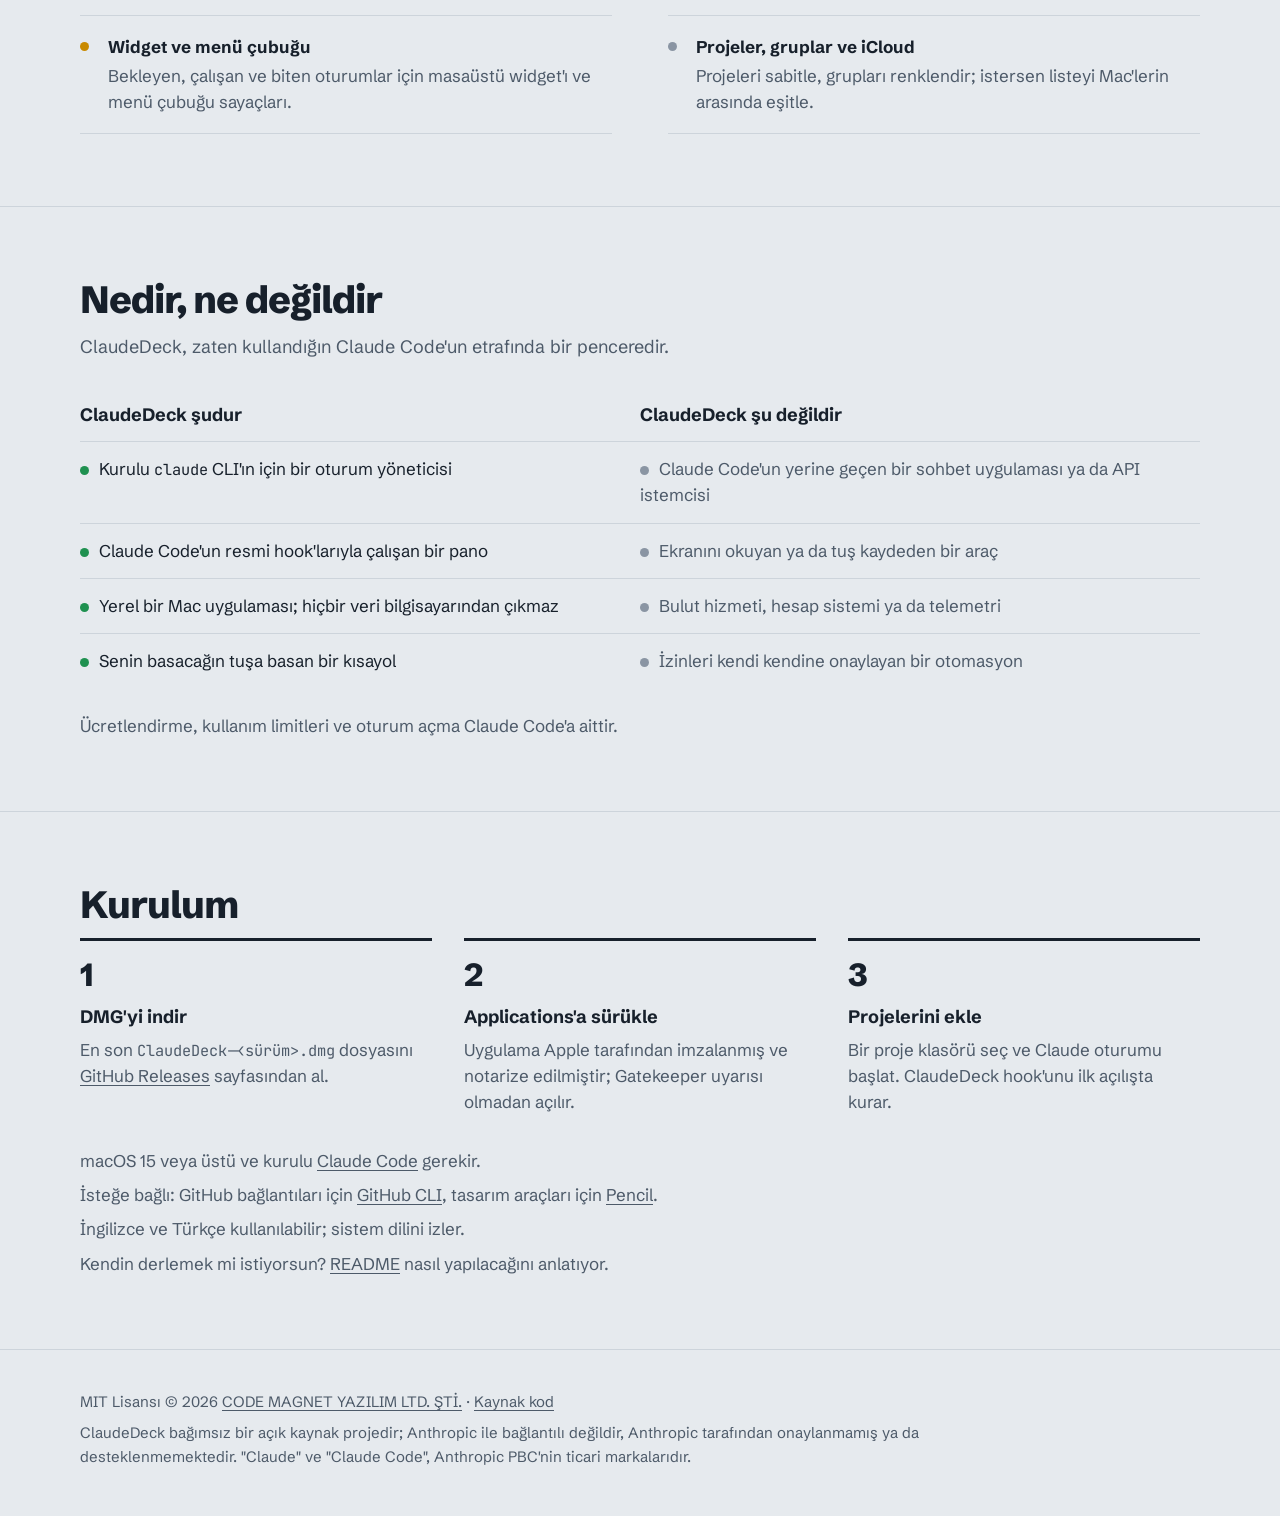
==== commit 96296caf: "Docs: new features in both READMEs and on the website Tabs and the built-in editor, Changes, Files p" ====
--- a/docs/tr/index.html
+++ b/docs/tr/index.html
@@ -74,17 +74,35 @@
     <div class="wrap">
       <h2 id="tour-title" class="visually-hidden">İçeriden bir bakış</h2>
       <figure class="shot shot-main">
-        <img src="../screenshots/main.png" width="2291" height="1251" loading="lazy" alt="Kenar çubuğu, yan yana iki oturum ve Dosyalar paneliyle ClaudeDeck">
-        <figcaption><b>Bütün oturumlar tek pencerede.</b> Kenar çubuğu seni bekleyen her şeyi en üste çıkarır. Solda bir oturum komut çalıştırmak için izin bekliyor; İzin Ver ve Reddet düğmeleri başlığında. Yanında bir worktree oturumu çalışmaya devam ediyor, Dosyalar paneli de projenin canlı ağacını gösteriyor.</figcaption>
+        <img src="../screenshots/main.png" width="1600" height="900" loading="lazy" alt="Kenar çubuğu, yan yana iki oturum ve Dosyalar paneliyle ClaudeDeck">
+        <figcaption><b>Bütün oturumlar tek pencerede.</b> Kenar çubuğu seni bekleyen her şeyi en üste çıkarır. Solda bir oturum komut çalıştırmak için izin bekliyor; İzin Ver ve Reddet düğmeleri başlığında. Yanında ikinci bir oturum çalışmaya devam ediyor; sağ panel de projenin canlı dosyalarıyla değişiklikleri arasında geçiş yapıyor.</figcaption>
       </figure>
+      <div class="shot-duo">
+        <figure class="shot">
+          <img src="../screenshots/tabs-editor.png" width="1600" height="900" loading="lazy" alt="Araç çubuğunda düzenleyici sekmeleri ve açık bir TypeScript dosyası">
+          <figcaption><b>Sekmeler ve yerleşik düzenleyici.</b> Dosyalar, diff'ler ve Otomasyonlar oturumlarının yanında sekme olarak açılır. Sözdizimi renkleri, bul ve değiştir, ⌘S ve <code>@yol#L10-20</code> için <b>Claude'a Ekle</b>.</figcaption>
+        </figure>
+        <figure class="shot">
+          <img src="../screenshots/changes.png" width="1600" height="900" loading="lazy" alt="Hazırlanan ve hazırlanmayan dosyalarıyla Değişiklikler paneli ve Stage Hunk düğmeli diff sekmesi">
+          <figcaption><b>Değişiklikler.</b> Dosya ya da hunk bazında stage, unstage ve discard; sonra commit, push ve pull. Commit mesajını Claude yazabilir, diff'teki herhangi bir satırla ilgili sorularını da cevaplar.</figcaption>
+        </figure>
+        <figure class="shot">
+          <img src="../screenshots/automations.png" width="1600" height="900" loading="lazy" alt="Hafta içi zamanlaması ve çalışma geçmişiyle Otomasyonlar sekmesi">
+          <figcaption><b>Otomasyonlar.</b> Saatte, günde, hafta içi her gün ya da haftada bir, ya da Şimdi Çalıştır'a bastığında Claude oturumu başlatan prompt'lar. Her çalışma, oturumuyla birlikte geçmişte durur.</figcaption>
+        </figure>
+        <figure class="shot">
+          <img src="../screenshots/github.png" width="1600" height="900" loading="lazy" alt="Başarısız bir kontrol, istenen değişiklikler ve son yorumlarla bağlı bir pull request'in açılır penceresi">
+          <figcaption><b>GitHub issue'ları ve pull request'leri.</b> Bir oturuma bağla; durumunu, review'ları ve CI'ı gör, Claude'a gönder, değişince bildirim al. Kendi <code>gh</code>'ını kullanır.</figcaption>
+        </figure>
+      </div>
       <div class="shot-pair">
         <figure class="shot">
           <img src="../screenshots/needs-attention.png" width="680" height="526" loading="lazy" alt="İzin istemi, soru ve biten bir oturumla Bekleyenler bölümü">
           <figcaption><b>Bekleyenler.</b> Tam komutuyla bir izin istemi, Claude'un sorduğu bir soru ve son mesajıyla biten bir iş. Aynı istemler bildirim olarak da gelir.</figcaption>
         </figure>
         <figure class="shot">
-          <img src="../screenshots/files.png" width="284" height="515" loading="lazy" alt="Git işaretli Dosyalar paneli">
-          <figcaption><b>Dosyalar paneli.</b> Git işaretli canlı dosya ağacı: değişenler <b>M</b>, yeniler <b>?</b>. Dosyayı seçince geçmişi ve diff'i görünür; Claude'a sürükleyince <code>@yol</code> olarak eklenir.</figcaption>
+          <img src="../screenshots/files.png" width="290" height="520" loading="lazy" alt="Git işaretli Dosyalar paneli">
+          <figcaption><b>Dosyalar paneli.</b> Git işaretli canlı dosya ağacı: değişenler <b>M</b>, yeniler <b>?</b>. Dosyayı seçince geçmişi ve diff'i görünür; Claude'a sürükleyince <code>@yol</code> olarak eklenir. ⌘P ile herhangi bir dosyayı adıyla açarsın.</figcaption>
         </figure>
         <figure class="shot">
           <img src="../screenshots/widget.png" width="370" height="187" loading="lazy" alt="Oturum sayılarını ve bekleyen oturumları gösteren masaüstü widget'ı">
@@ -117,7 +135,13 @@
         <div style="--c: var(--shell)"><dt>Yan yana bölmeler</dt><dd>Dört oturuma kadar sürükleyip yan yana koy. Bölmeyi kapatmak oturumu durdurmaz.</dd></div>
         <div style="--c: var(--run)"><dt>Yeniden başlatınca kaldığı yerden</dt><dd>Açık oturumlar <code>claude --resume</code> ile geri gelir. Şişen context'lere otomatik <code>/compact</code> gönderilir.</dd></div>
         <div style="--c: var(--run)"><dt>Paralel worktree oturumları</dt><dd>Aynı projede, her biri kendi git worktree'sinde çalışan ve birbirinin dosyalarına dokunmayan oturumlar.</dd></div>
-        <div style="--c: var(--shell)"><dt>Git geçmişli dosyalar paneli</dt><dd>Canlı dosya ağacı, değişiklik işaretleri ve dosya bazında diff. Dosyayı Claude'a sürükle, <code>@yol</code> olarak eklensin.</dd></div>
+        <div style="--c: var(--shell)"><dt>Git geçmişli dosyalar paneli</dt><dd>Canlı dosya ağacı, değişiklik işaretleri, dosya bazında diff, Hızlı Aç ve Dosyalarda Bul. Dosyayı Claude'a sürükle, <code>@yol</code> olarak eklensin.</dd></div>
+        <div style="--c: var(--shell)"><dt>Sekmeler ve yerleşik düzenleyici</dt><dd>Dosyaları, diff'leri ve Otomasyonlar'ı sekmede aç. Sözdizimi renkli, Claude'a <code>@yol#L10-20</code> ekleyen hafif bir düzenleyici.</dd></div>
+        <div style="--c: var(--run)"><dt>Hunk bazında Değişiklikler</dt><dd>Pencereden çıkmadan stage, discard, commit, push ve pull. Commit mesajını Claude yazar.</dd></div>
+        <div style="--c: var(--turn)"><dt>GitHub issue'ları ve pull request'leri</dt><dd>Bir oturuma bağla; durumunu, review'ları ve CI'ı gör, yeni review, kırılan kontrol ve merge'lerden haberin olsun.</dd></div>
+        <div style="--c: var(--run)"><dt>Otomasyonlar</dt><dd>Saatlikten haftalığa zamanlanmış prompt'lar, Şimdi Çalıştır ve her çalışmanın geçmişi. Uygulama açıkken çalışırlar.</dd></div>
+        <div style="--c: var(--idle)"><dt>Oturumu yerinde yeniden başlat</dt><dd>⌥⌘R <code>claude</code>'dan çıkıp aynı konuşmaya döner; yeni MCP sunucuları ve ayarlar devreye girer.</dd></div>
+        <div style="--c: var(--idle)"><dt>Pencil (pen.dev)</dt><dd>ClaudeDeck'in başlattığı oturumlar Pencil'ın tasarım araçlarını kullanabilir; <code>.pen</code> dosyaları Pencil'da açılır.</dd></div>
         <div style="--c: var(--shell)"><dt>Düz terminaller de</dt><dd>Proje klasöründe shell; istersen <code>yarn start</code> gibi bir başlangıç komutuyla.</dd></div>
         <div style="--c: var(--turn)"><dt>Widget ve menü çubuğu</dt><dd>Bekleyen, çalışan ve biten oturumlar için masaüstü widget'ı ve menü çubuğu sayaçları.</dd></div>
         <div style="--c: var(--idle)"><dt>Projeler, gruplar ve iCloud</dt><dd>Projeleri sabitle, grupları renklendir; istersen listeyi Mac'lerin arasında eşitle.</dd></div>
@@ -152,6 +176,7 @@
       </ol>
       <ul class="req">
         <li>macOS 15 veya üstü ve kurulu <a href="https://docs.claude.com/en/docs/claude-code">Claude Code</a> gerekir.</li>
+        <li>İsteğe bağlı: GitHub bağlantıları için <a href="https://cli.github.com">GitHub CLI</a>, tasarım araçları için <a href="https://pen.dev">Pencil</a>.</li>
         <li>İngilizce ve Türkçe kullanılabilir; sistem dilini izler.</li>
         <li>Kendin derlemek mi istiyorsun? <a data-gh="/blob/main/README.tr.md" href="https://github.com/">README</a> nasıl yapılacağını anlatıyor.</li>
       </ul>
--- a/docs/assets/style.css
+++ b/docs/assets/style.css
@@ -135,6 +135,8 @@
 .shot-pair { display: grid; grid-template-columns: minmax(0, 1.5fr) minmax(0, 0.75fr) minmax(0, 1.1fr); gap: 40px; align-items: start; }
 .shot-pair .shot img { width: auto; max-width: 100%; max-height: 460px; }
 @media (max-width: 900px) { .shot-pair { grid-template-columns: 1fr; } }
+.shot-duo { display: grid; grid-template-columns: repeat(2, minmax(0, 1fr)); gap: 48px 40px; align-items: start; margin-bottom: 56px; }
+@media (max-width: 900px) { .shot-duo { grid-template-columns: 1fr; } }
 
 /* Sections */
 section { padding: 72px 0; border-top: 1px solid var(--rule); }
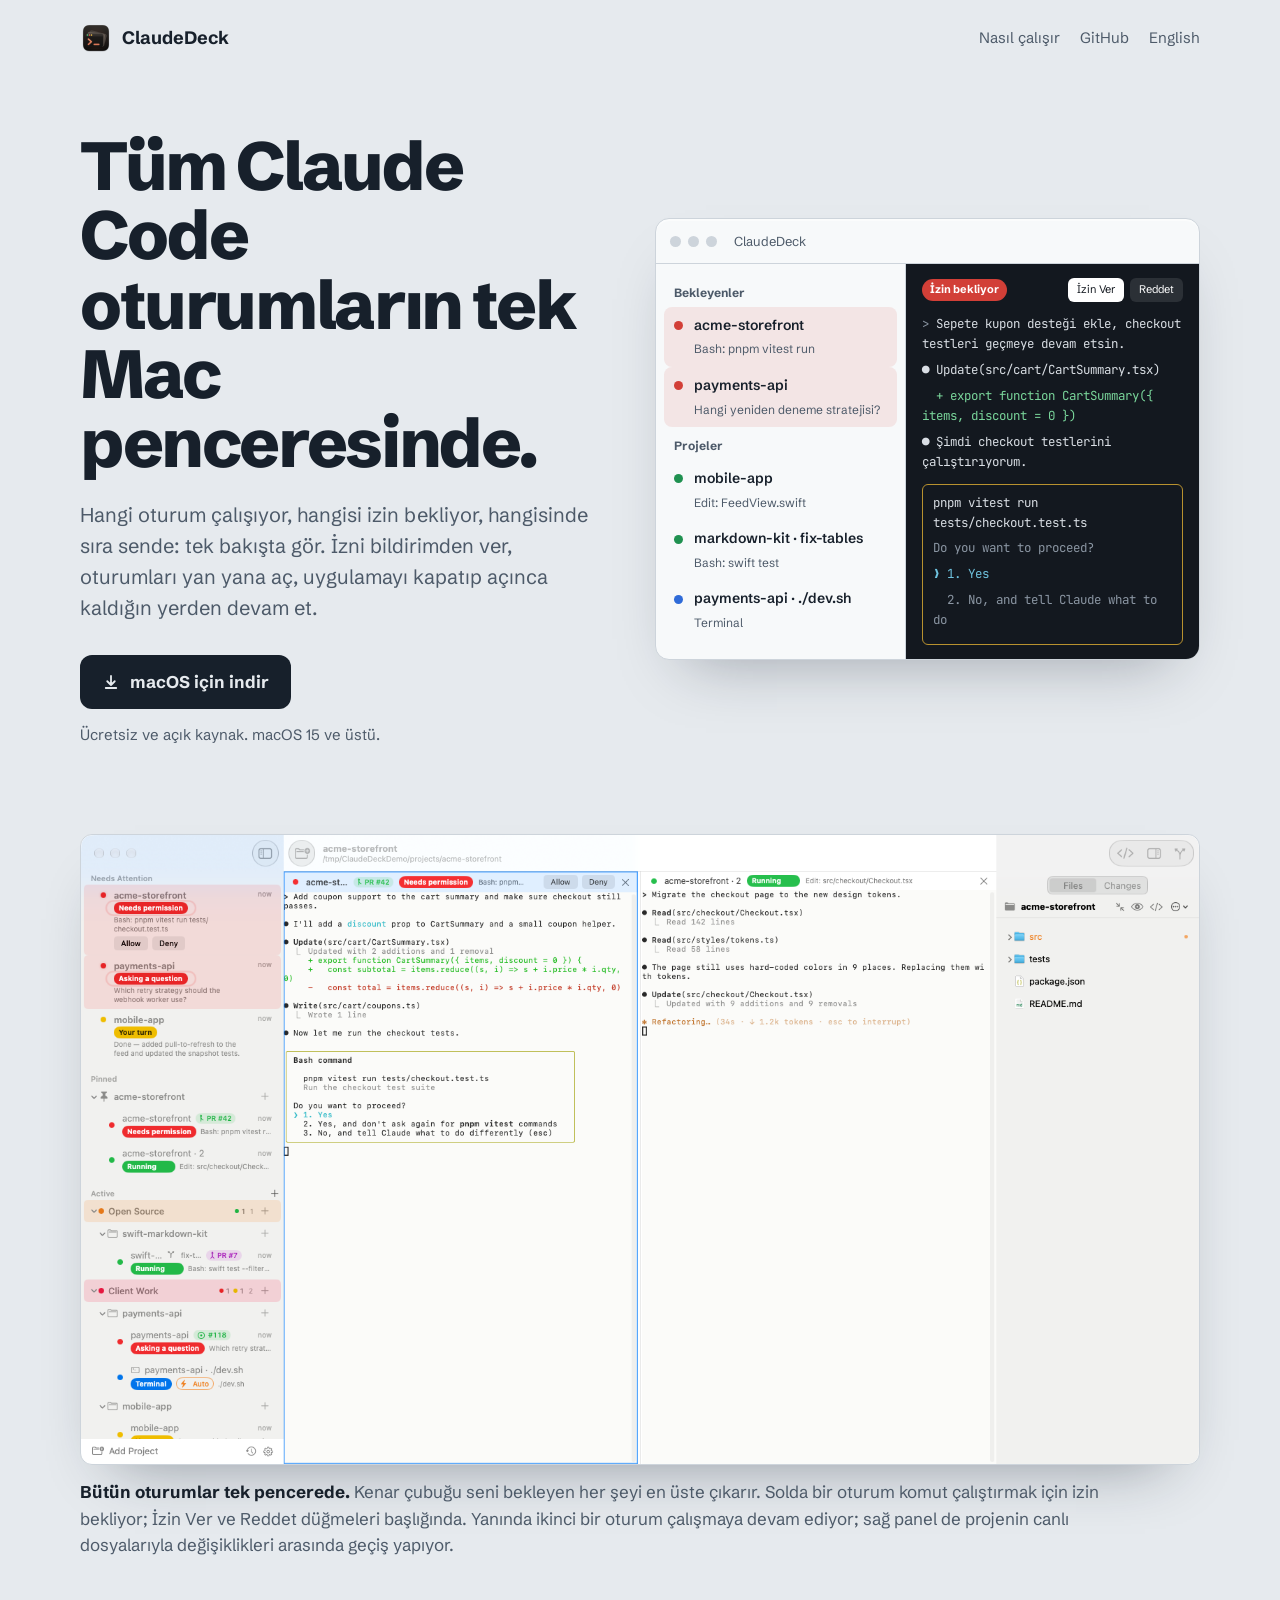
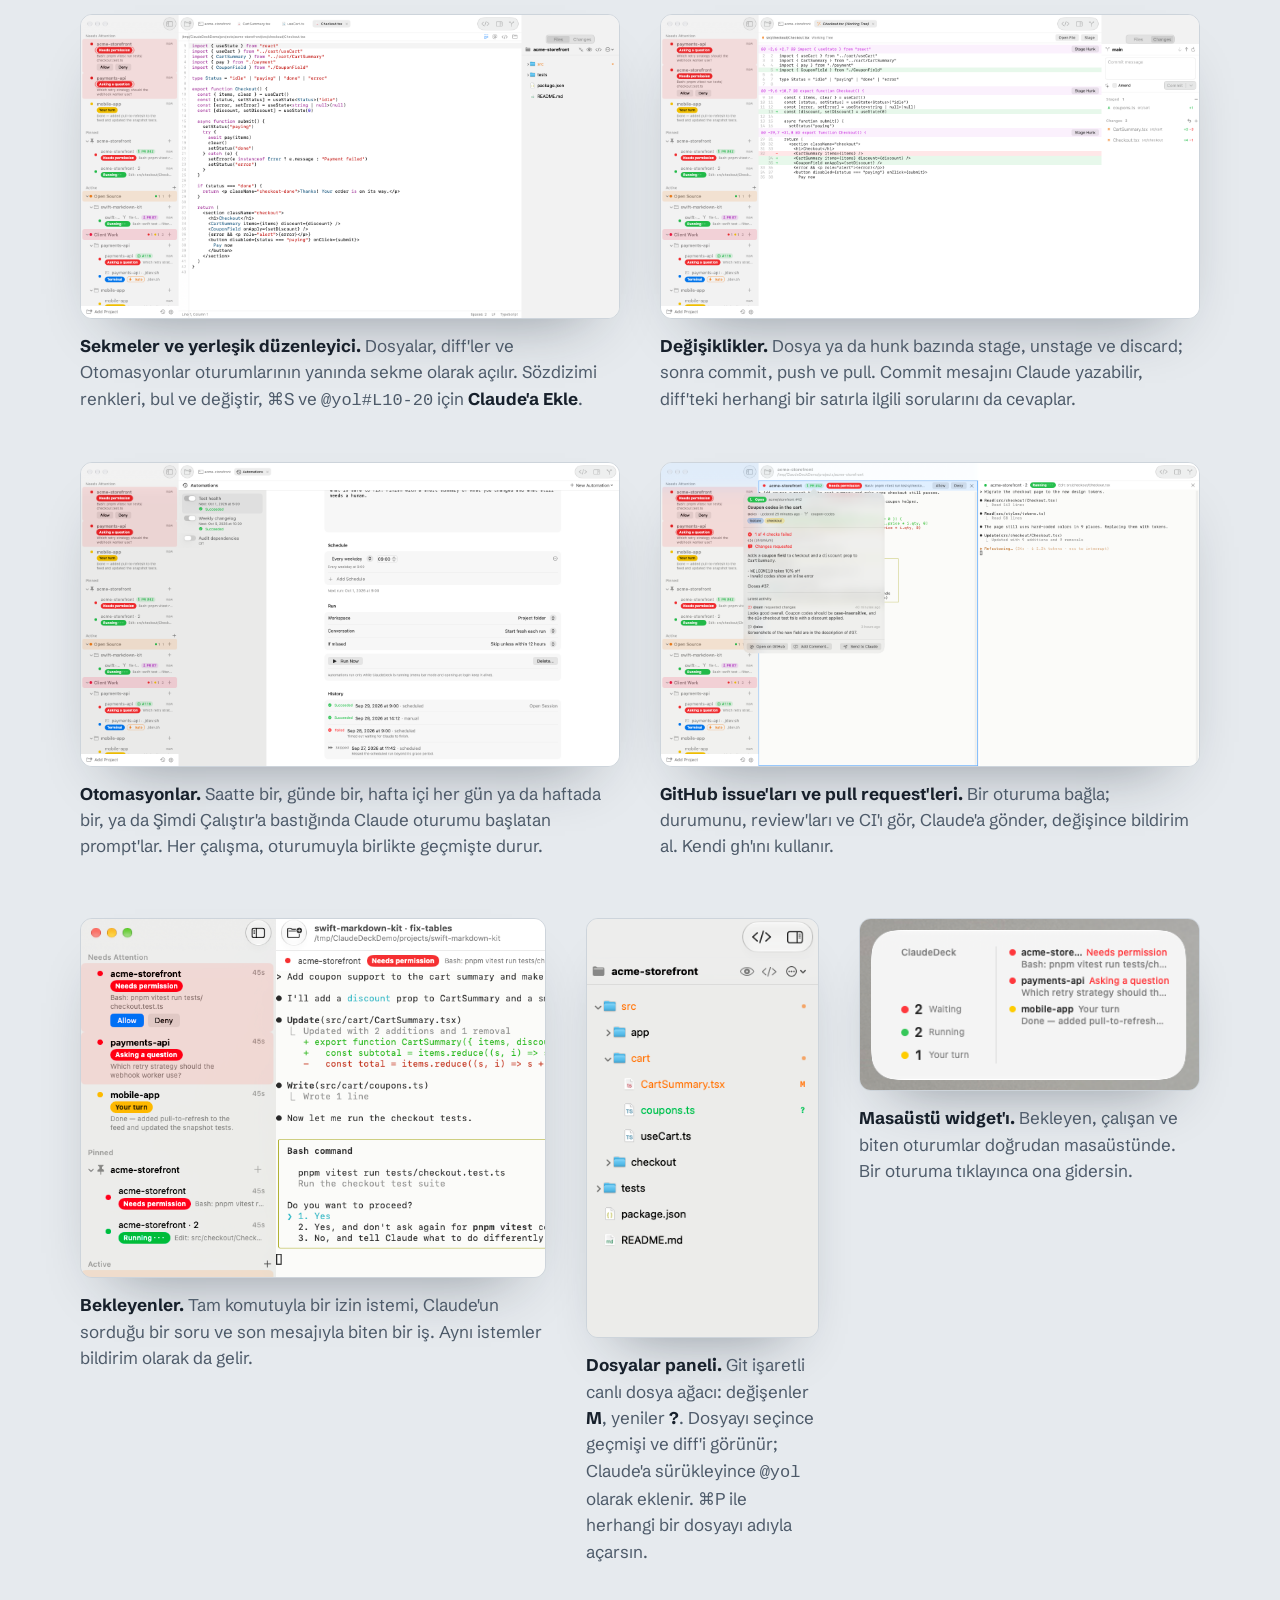
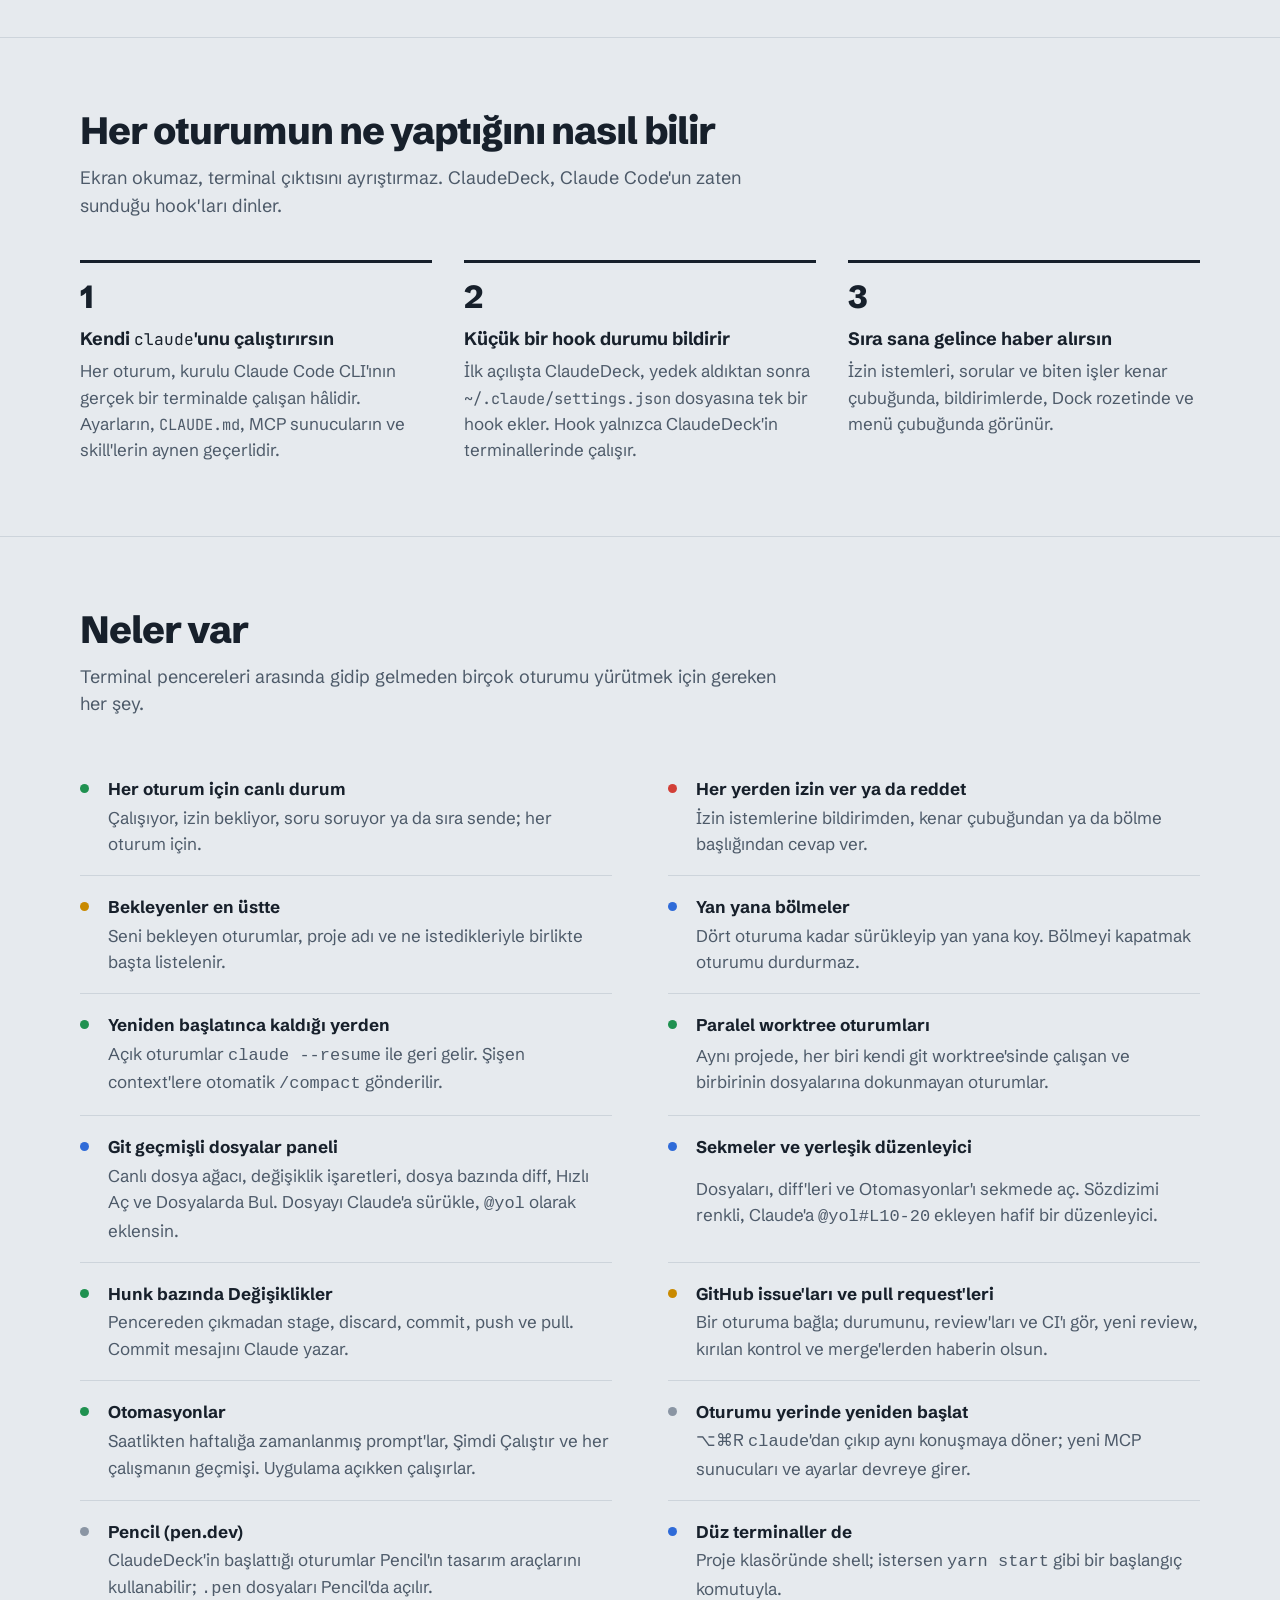
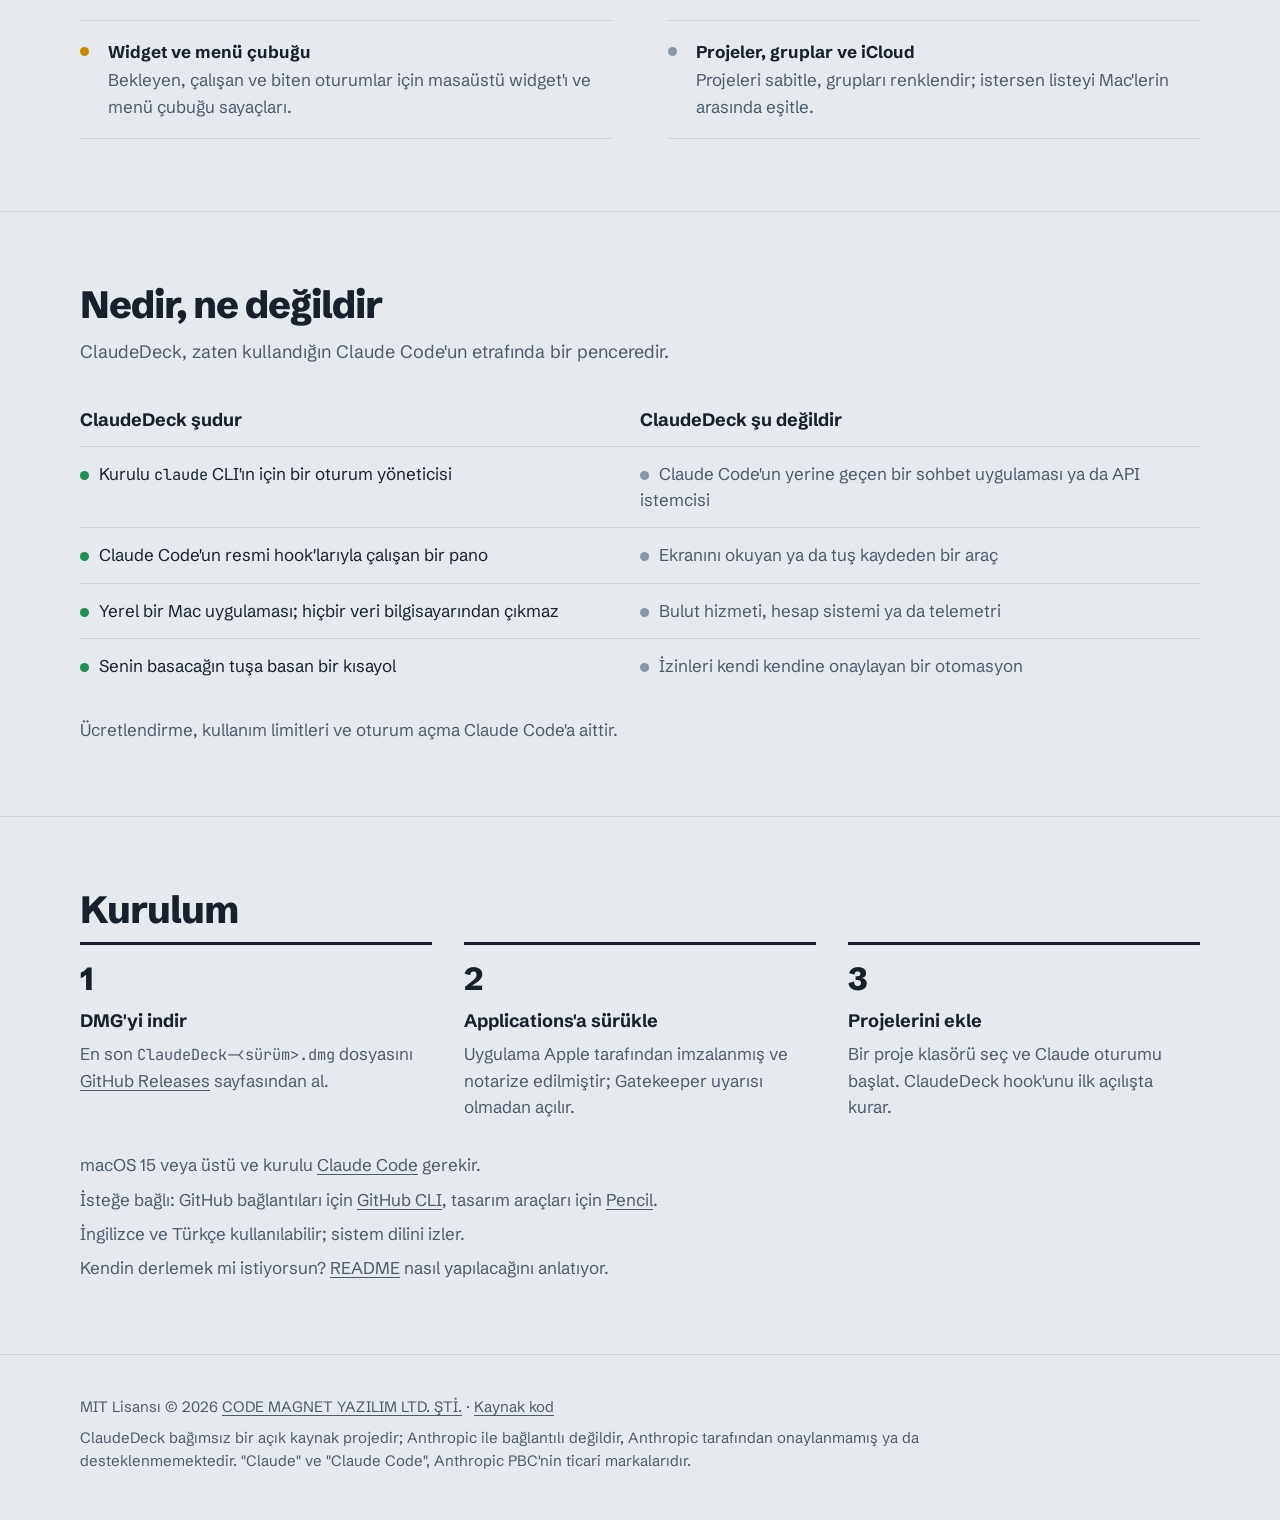
==== commit c45ea1ee: "Docs: keep the Files panel screenshot that shows git marks; note the Sessions tab's title The refres" ====
--- a/docs/tr/index.html
+++ b/docs/tr/index.html
@@ -88,7 +88,7 @@
         </figure>
         <figure class="shot">
           <img src="../screenshots/automations.png" width="1600" height="900" loading="lazy" alt="Hafta içi zamanlaması ve çalışma geçmişiyle Otomasyonlar sekmesi">
-          <figcaption><b>Otomasyonlar.</b> Saatte, günde, hafta içi her gün ya da haftada bir, ya da Şimdi Çalıştır'a bastığında Claude oturumu başlatan prompt'lar. Her çalışma, oturumuyla birlikte geçmişte durur.</figcaption>
+          <figcaption><b>Otomasyonlar.</b> Saatte bir, günde bir, hafta içi her gün ya da haftada bir, ya da Şimdi Çalıştır'a bastığında Claude oturumu başlatan prompt'lar. Her çalışma, oturumuyla birlikte geçmişte durur.</figcaption>
         </figure>
         <figure class="shot">
           <img src="../screenshots/github.png" width="1600" height="900" loading="lazy" alt="Başarısız bir kontrol, istenen değişiklikler ve son yorumlarla bağlı bir pull request'in açılır penceresi">
@@ -101,7 +101,7 @@
           <figcaption><b>Bekleyenler.</b> Tam komutuyla bir izin istemi, Claude'un sorduğu bir soru ve son mesajıyla biten bir iş. Aynı istemler bildirim olarak da gelir.</figcaption>
         </figure>
         <figure class="shot">
-          <img src="../screenshots/files.png" width="290" height="520" loading="lazy" alt="Git işaretli Dosyalar paneli">
+          <img src="../screenshots/files.png" width="284" height="515" loading="lazy" alt="Git işaretli Dosyalar paneli">
           <figcaption><b>Dosyalar paneli.</b> Git işaretli canlı dosya ağacı: değişenler <b>M</b>, yeniler <b>?</b>. Dosyayı seçince geçmişi ve diff'i görünür; Claude'a sürükleyince <code>@yol</code> olarak eklenir. ⌘P ile herhangi bir dosyayı adıyla açarsın.</figcaption>
         </figure>
         <figure class="shot">
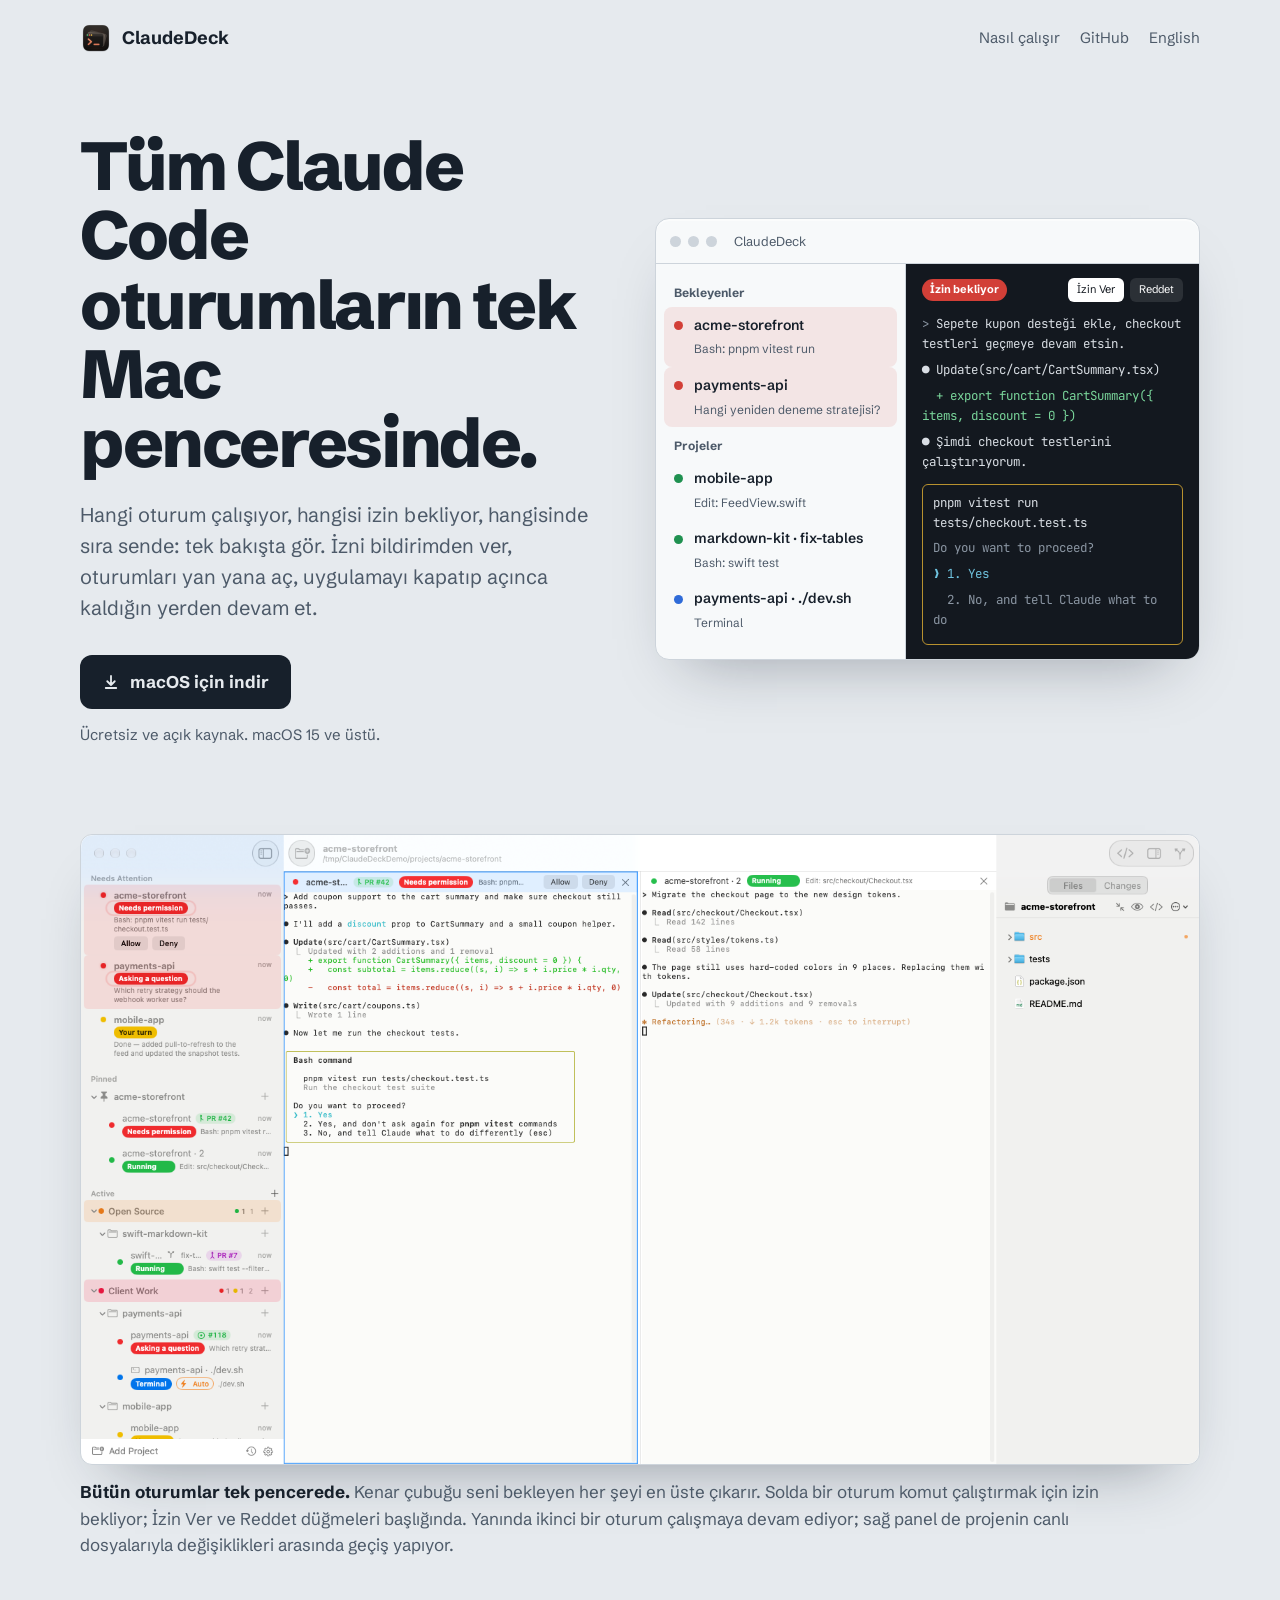
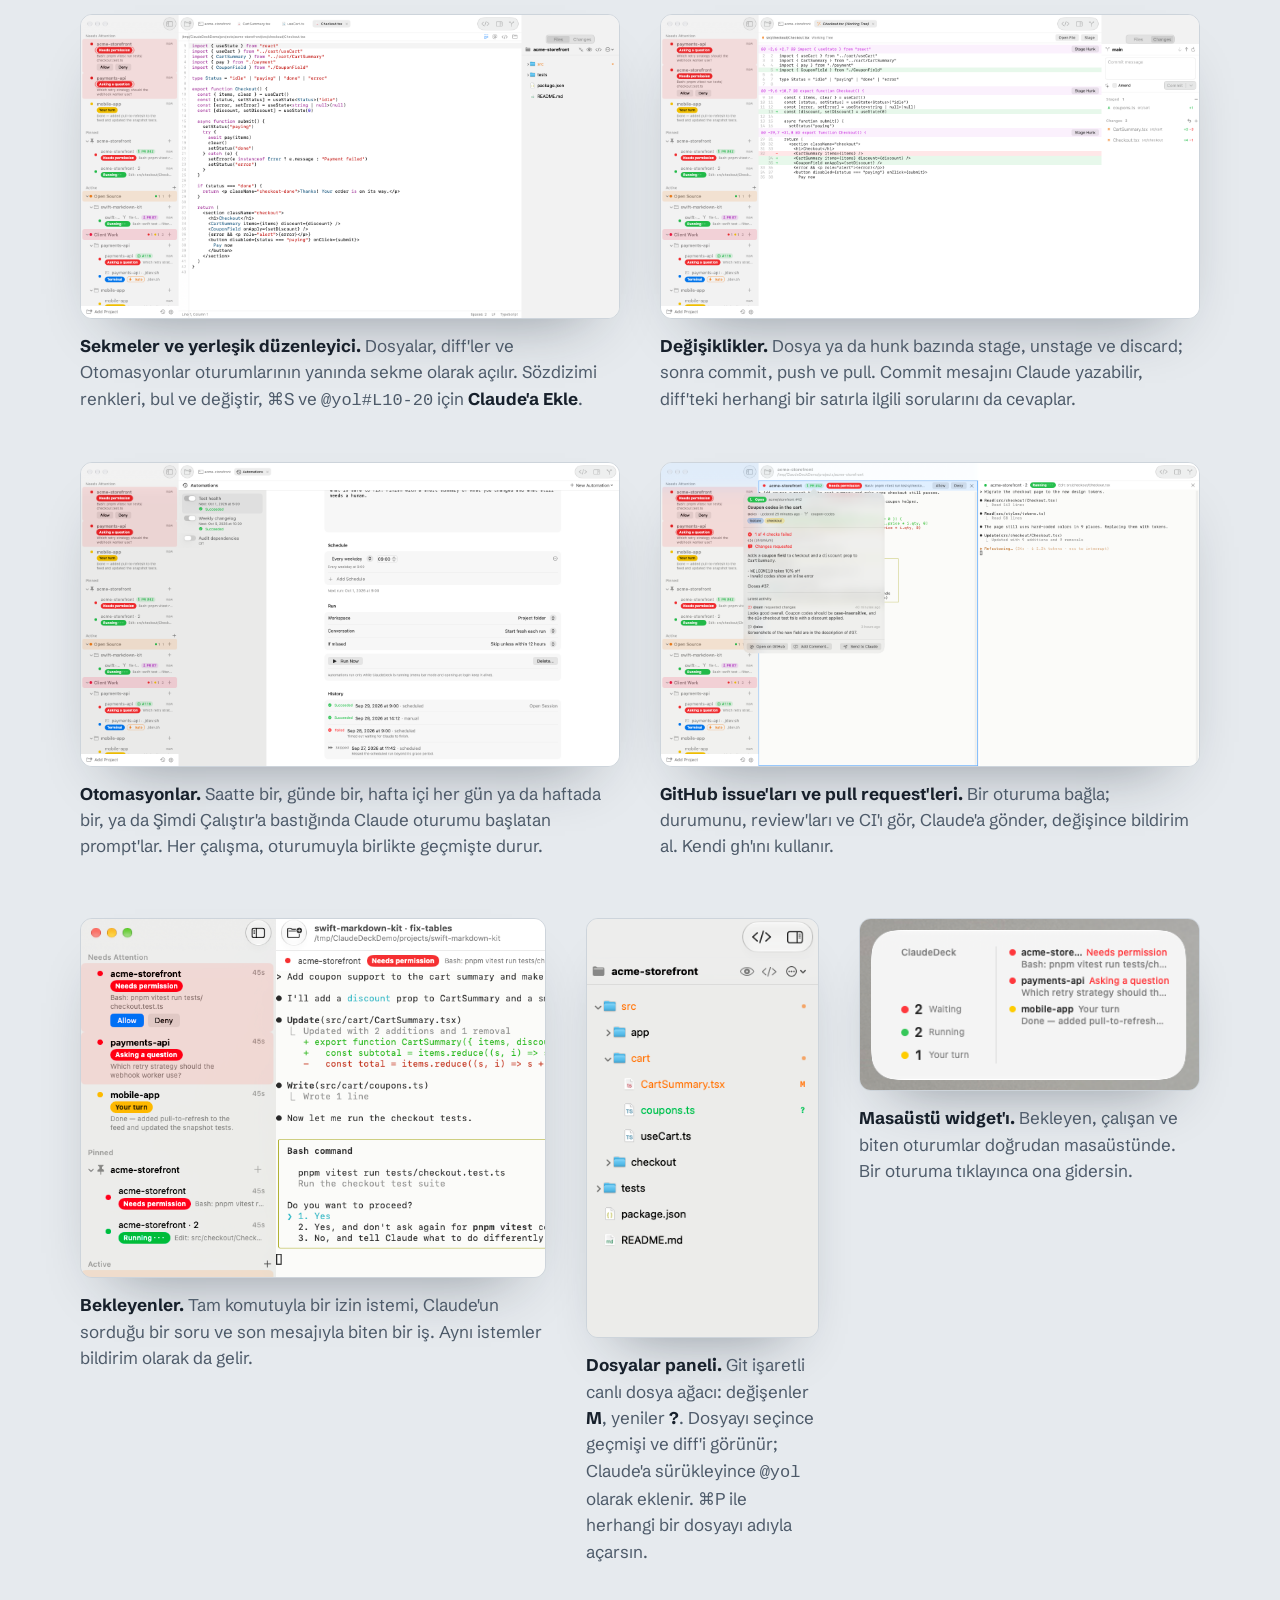
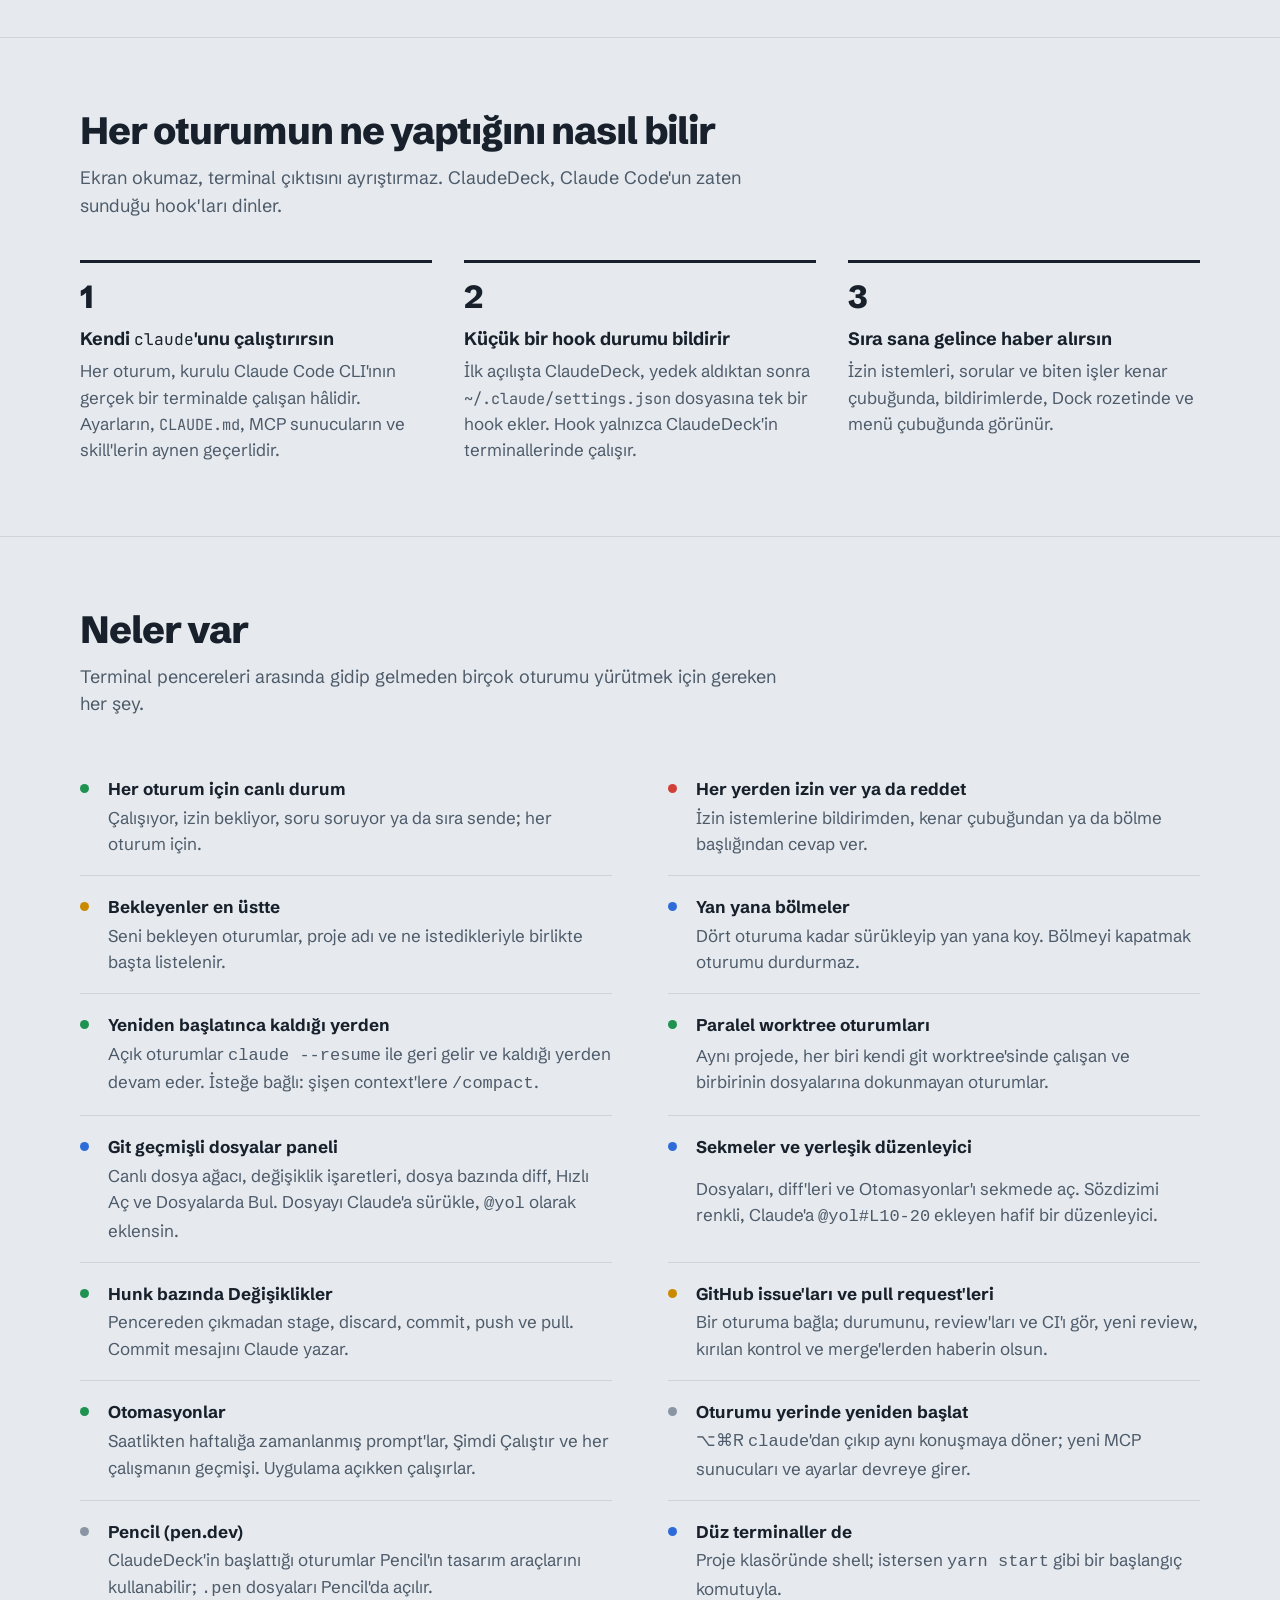
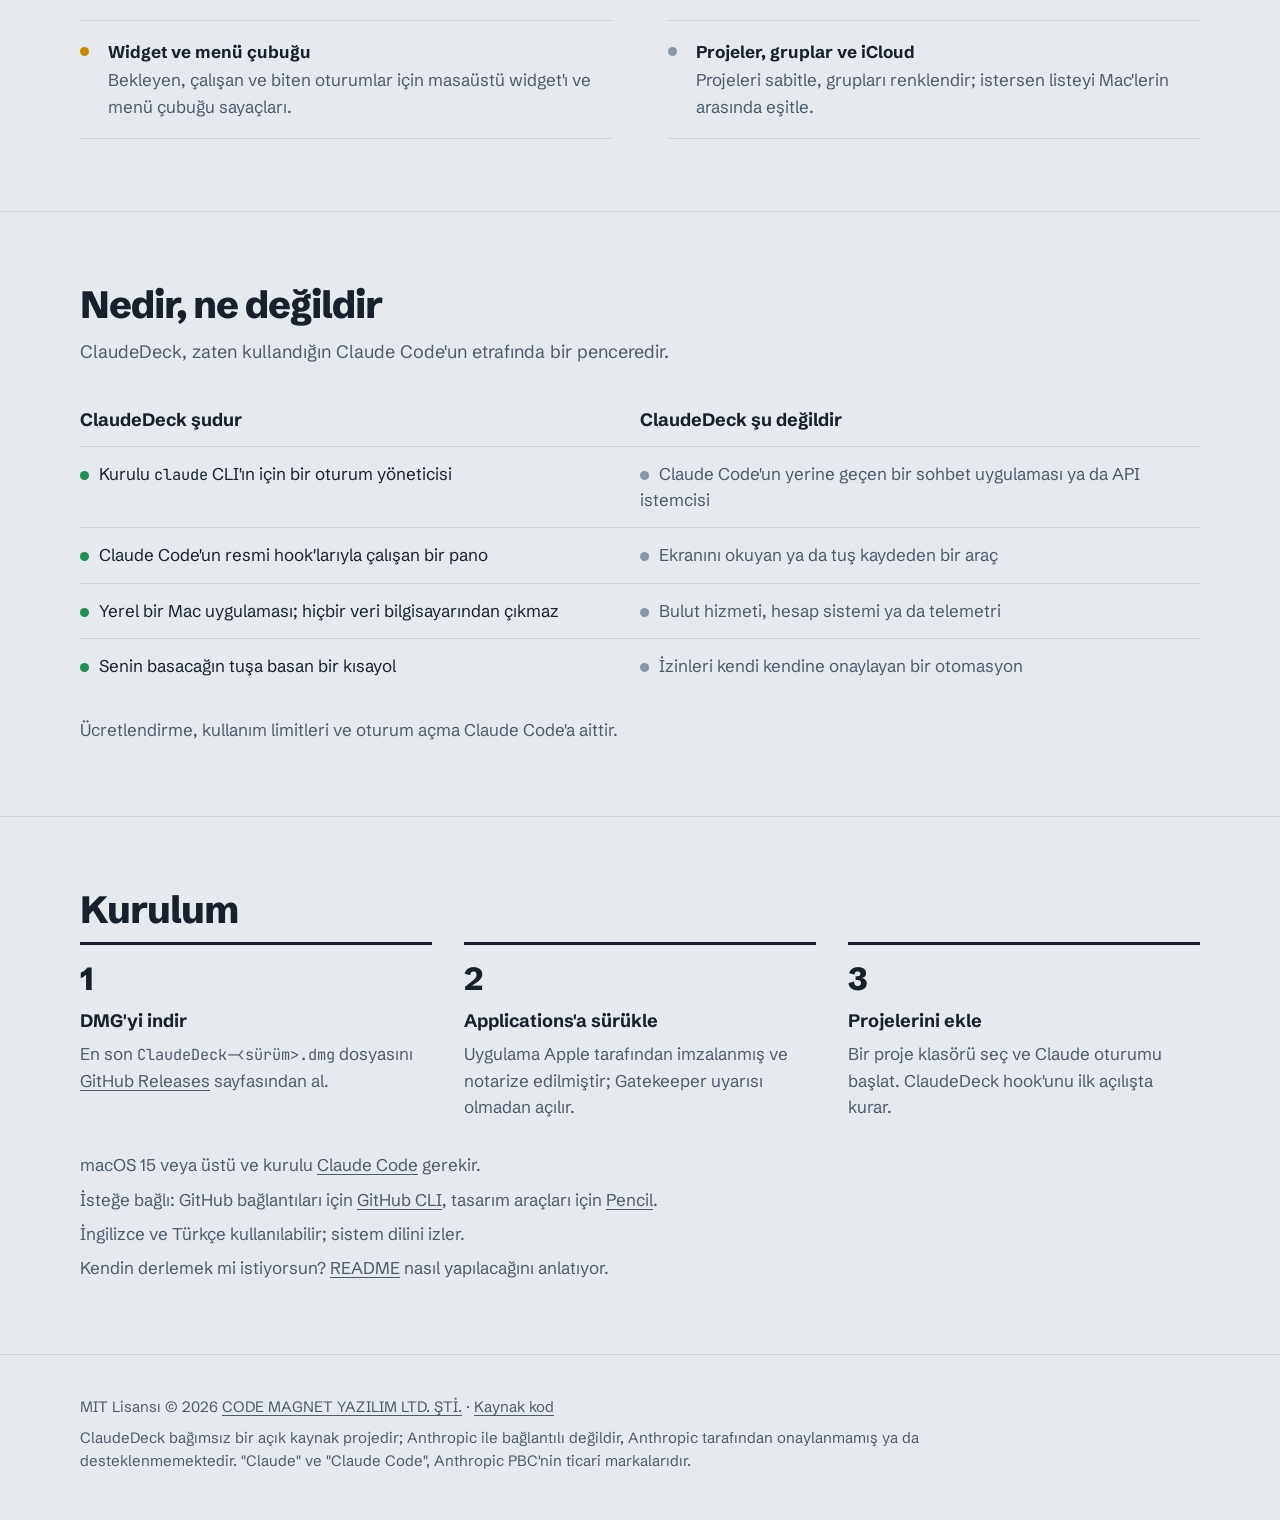
==== commit 97d9fa21: "Resume: /compact after an automatic resume is off by default Resumed sessions should simply carry on" ====
--- a/docs/tr/index.html
+++ b/docs/tr/index.html
@@ -133,7 +133,7 @@
         <div style="--c: var(--block)"><dt>Her yerden izin ver ya da reddet</dt><dd>İzin istemlerine bildirimden, kenar çubuğundan ya da bölme başlığından cevap ver.</dd></div>
         <div style="--c: var(--turn)"><dt>Bekleyenler en üstte</dt><dd>Seni bekleyen oturumlar, proje adı ve ne istedikleriyle birlikte başta listelenir.</dd></div>
         <div style="--c: var(--shell)"><dt>Yan yana bölmeler</dt><dd>Dört oturuma kadar sürükleyip yan yana koy. Bölmeyi kapatmak oturumu durdurmaz.</dd></div>
-        <div style="--c: var(--run)"><dt>Yeniden başlatınca kaldığı yerden</dt><dd>Açık oturumlar <code>claude --resume</code> ile geri gelir. Şişen context'lere otomatik <code>/compact</code> gönderilir.</dd></div>
+        <div style="--c: var(--run)"><dt>Yeniden başlatınca kaldığı yerden</dt><dd>Açık oturumlar <code>claude --resume</code> ile geri gelir ve kaldığı yerden devam eder. İsteğe bağlı: şişen context'lere <code>/compact</code>.</dd></div>
         <div style="--c: var(--run)"><dt>Paralel worktree oturumları</dt><dd>Aynı projede, her biri kendi git worktree'sinde çalışan ve birbirinin dosyalarına dokunmayan oturumlar.</dd></div>
         <div style="--c: var(--shell)"><dt>Git geçmişli dosyalar paneli</dt><dd>Canlı dosya ağacı, değişiklik işaretleri, dosya bazında diff, Hızlı Aç ve Dosyalarda Bul. Dosyayı Claude'a sürükle, <code>@yol</code> olarak eklensin.</dd></div>
         <div style="--c: var(--shell)"><dt>Sekmeler ve yerleşik düzenleyici</dt><dd>Dosyaları, diff'leri ve Otomasyonlar'ı sekmede aç. Sözdizimi renkli, Claude'a <code>@yol#L10-20</code> ekleyen hafif bir düzenleyici.</dd></div>
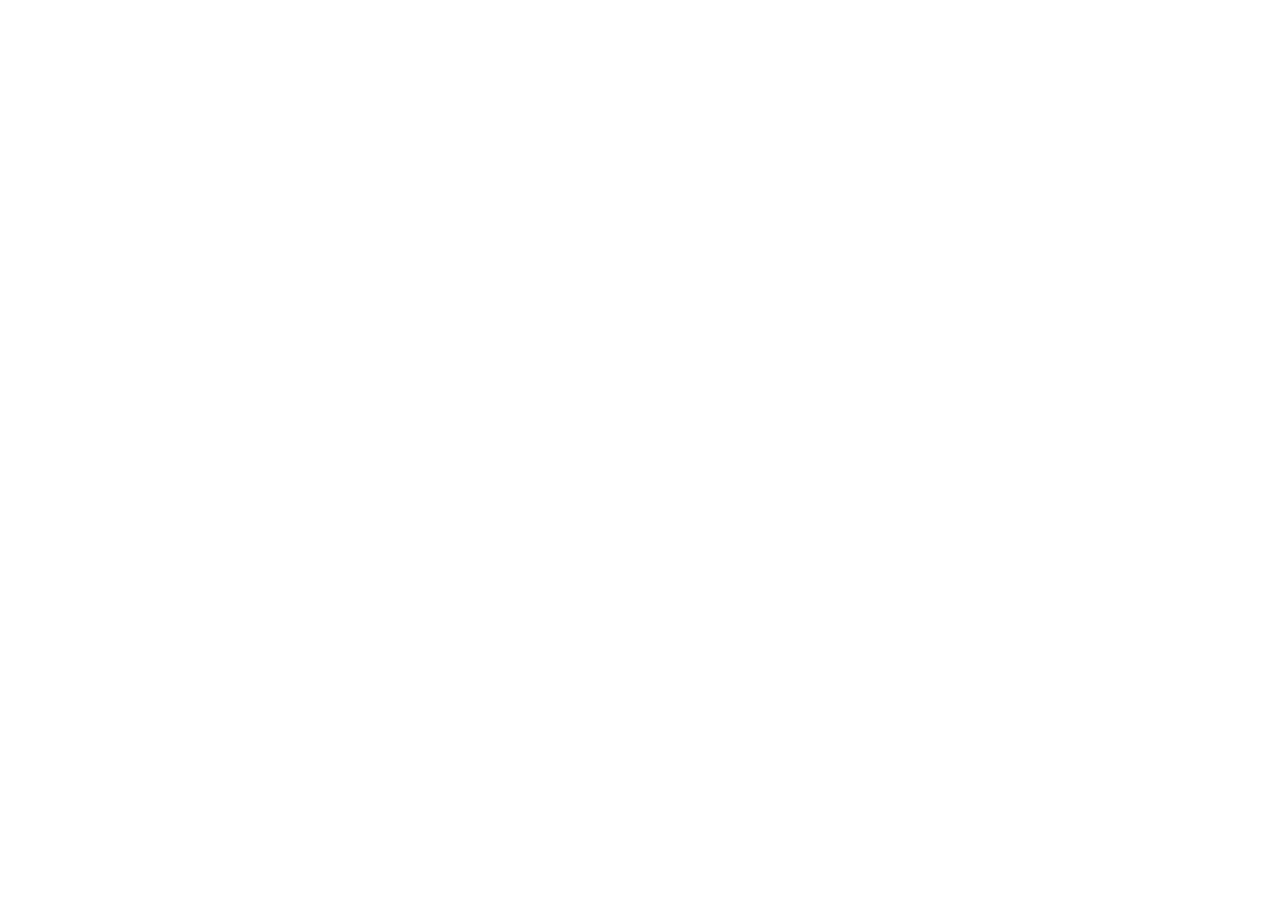
==== commit a77e3bdd: "ClaudeDeck moved to github.com/mstfmedeni/claudeDeck" ====
--- a/docs/tr/index.html
+++ b/docs/tr/index.html
@@ -1,195 +1,6 @@
 <!doctype html>
-<html lang="tr">
-<head>
-<meta charset="utf-8">
-<meta name="viewport" content="width=device-width, initial-scale=1">
-<title>ClaudeDeck: tüm Claude Code oturumların tek Mac penceresinde</title>
-<meta name="description" content="Birden fazla projedeki Claude Code oturumlarını çalıştıran ve hangisinin seni beklediğini gösteren ücretsiz, açık kaynak macOS uygulaması.">
-<!-- Özel alan adı için: <meta name="repo" content="owner/ClaudeDeck"> -->
-<meta property="og:title" content="ClaudeDeck">
-<meta property="og:description" content="Tüm Claude Code oturumların tek Mac penceresinde. Ücretsiz ve açık kaynak.">
-<meta property="og:image" content="../assets/icon.png">
-<link rel="icon" href="../assets/favicon.png">
-<link rel="alternate" hreflang="en" href="../">
-<link rel="preconnect" href="https://fonts.googleapis.com">
-<link rel="preconnect" href="https://fonts.gstatic.com" crossorigin>
-<link href="https://fonts.googleapis.com/css2?family=JetBrains+Mono:wght@400;600&family=Schibsted+Grotesk:wght@400;600;700;800&display=swap" rel="stylesheet">
-<link rel="stylesheet" href="../assets/style.css">
-</head>
-<body>
-<header class="wrap top">
-  <a class="brand" href="./"><img src="../assets/icon.png" alt="" width="32" height="32">ClaudeDeck</a>
-  <nav aria-label="Site">
-    <a href="#nasil">Nasıl çalışır</a>
-    <a data-gh="" href="https://github.com/">GitHub</a>
-    <a href="../" hreflang="en" lang="en">English</a>
-  </nav>
-</header>
-
-<main>
-  <div class="wrap hero">
-    <div>
-      <h1>Tüm Claude Code oturumların tek Mac penceresinde.</h1>
-      <p class="lede">Hangi oturum çalışıyor, hangisi izin bekliyor, hangisinde sıra sende: tek bakışta gör. İzni bildirimden ver, oturumları yan yana aç, uygulamayı kapatıp açınca kaldığın yerden devam et.</p>
-      <div class="actions">
-        <a class="download" data-gh="/releases/latest" href="https://github.com/">
-          <svg viewBox="0 0 24 24" fill="none" stroke="currentColor" stroke-width="2.4" stroke-linecap="round" stroke-linejoin="round" aria-hidden="true"><path d="M12 4v12m-5-5 5 5 5-5M5 20h14"/></svg>
-          macOS için indir
-        </a>
-        <span class="fine">Ücretsiz ve açık kaynak. macOS 15 ve üstü.</span>
-      </div>
-    </div>
-
-    <div class="deck" role="img" aria-label="Beş oturum gösteren ClaudeDeck: biri izin bekliyor, ikisi çalışıyor, birinde sıra sende, biri terminal."
-      data-states='{"running":"Çalışıyor","permission":"İzin bekliyor","question":"Soru soruyor","turn":"Sıra sende","runningTests":"Bash: pnpm vitest run","done":"Bitti: pull-to-refresh eklendi","passed":"Bitti: 18 test geçti","editing":"Edit: internal/webhooks/retry.go"}'>
-      <div class="deck-bar" aria-hidden="true"><i></i><i></i><i></i><span>ClaudeDeck</span></div>
-      <div class="deck-body" aria-hidden="true">
-        <div class="deck-list">
-          <div class="deck-group">Bekleyenler</div>
-          <div class="row" data-id="a" data-state="permission"><span class="dot"></span><span class="name">acme-storefront</span><span class="state">Bash: pnpm vitest run</span></div>
-          <div class="row" data-id="b" data-state="question"><span class="dot"></span><span class="name">payments-api</span><span class="state">Hangi yeniden deneme stratejisi?</span></div>
-          <div class="deck-group">Projeler</div>
-          <div class="row" data-id="c" data-state="running"><span class="dot"></span><span class="name">mobile-app</span><span class="state">Edit: FeedView.swift</span></div>
-          <div class="row" data-id="d" data-state="running"><span class="dot"></span><span class="name">markdown-kit · fix-tables</span><span class="state">Bash: swift test</span></div>
-          <div class="row" data-id="e" data-state="shell"><span class="dot"></span><span class="name">payments-api · ./dev.sh</span><span class="state">Terminal</span></div>
-        </div>
-        <div class="deck-term">
-          <div class="term-head"><span class="pill">İzin bekliyor</span><span class="btns"><span>İzin Ver</span><span>Reddet</span></span></div>
-          <p><span class="dim">&gt;</span> Sepete kupon desteği ekle, checkout testleri geçmeye devam etsin.</p>
-          <p>● Update(src/cart/CartSummary.tsx)</p>
-          <p class="add">  + export function CartSummary({ items, discount = 0 })</p>
-          <p>● Şimdi checkout testlerini çalıştırıyorum.</p>
-          <div class="box">
-            <p>pnpm vitest run tests/checkout.test.ts</p>
-            <p class="dim">Do you want to proceed?</p>
-            <p class="pick">❯ 1. Yes</p>
-            <p class="dim">  2. No, and tell Claude what to do</p>
-          </div>
-        </div>
-      </div>
-    </div>
-  </div>
-
-  <section class="tour" aria-labelledby="tour-title">
-    <div class="wrap">
-      <h2 id="tour-title" class="visually-hidden">İçeriden bir bakış</h2>
-      <figure class="shot shot-main">
-        <img src="../screenshots/main.png" width="1600" height="900" loading="lazy" alt="Kenar çubuğu, yan yana iki oturum ve Dosyalar paneliyle ClaudeDeck">
-        <figcaption><b>Bütün oturumlar tek pencerede.</b> Kenar çubuğu seni bekleyen her şeyi en üste çıkarır. Solda bir oturum komut çalıştırmak için izin bekliyor; İzin Ver ve Reddet düğmeleri başlığında. Yanında ikinci bir oturum çalışmaya devam ediyor; sağ panel de projenin canlı dosyalarıyla değişiklikleri arasında geçiş yapıyor.</figcaption>
-      </figure>
-      <div class="shot-duo">
-        <figure class="shot">
-          <img src="../screenshots/tabs-editor.png" width="1600" height="900" loading="lazy" alt="Araç çubuğunda düzenleyici sekmeleri ve açık bir TypeScript dosyası">
-          <figcaption><b>Sekmeler ve yerleşik düzenleyici.</b> Dosyalar, diff'ler ve Otomasyonlar oturumlarının yanında sekme olarak açılır. Sözdizimi renkleri, bul ve değiştir, ⌘S ve <code>@yol#L10-20</code> için <b>Claude'a Ekle</b>.</figcaption>
-        </figure>
-        <figure class="shot">
-          <img src="../screenshots/changes.png" width="1600" height="900" loading="lazy" alt="Hazırlanan ve hazırlanmayan dosyalarıyla Değişiklikler paneli ve Stage Hunk düğmeli diff sekmesi">
-          <figcaption><b>Değişiklikler.</b> Dosya ya da hunk bazında stage, unstage ve discard; sonra commit, push ve pull. Commit mesajını Claude yazabilir, diff'teki herhangi bir satırla ilgili sorularını da cevaplar.</figcaption>
-        </figure>
-        <figure class="shot">
-          <img src="../screenshots/automations.png" width="1600" height="900" loading="lazy" alt="Hafta içi zamanlaması ve çalışma geçmişiyle Otomasyonlar sekmesi">
-          <figcaption><b>Otomasyonlar.</b> Saatte bir, günde bir, hafta içi her gün ya da haftada bir, ya da Şimdi Çalıştır'a bastığında Claude oturumu başlatan prompt'lar. Her çalışma, oturumuyla birlikte geçmişte durur.</figcaption>
-        </figure>
-        <figure class="shot">
-          <img src="../screenshots/github.png" width="1600" height="900" loading="lazy" alt="Başarısız bir kontrol, istenen değişiklikler ve son yorumlarla bağlı bir pull request'in açılır penceresi">
-          <figcaption><b>GitHub issue'ları ve pull request'leri.</b> Bir oturuma bağla; durumunu, review'ları ve CI'ı gör, Claude'a gönder, değişince bildirim al. Kendi <code>gh</code>'ını kullanır.</figcaption>
-        </figure>
-      </div>
-      <div class="shot-pair">
-        <figure class="shot">
-          <img src="../screenshots/needs-attention.png" width="680" height="526" loading="lazy" alt="İzin istemi, soru ve biten bir oturumla Bekleyenler bölümü">
-          <figcaption><b>Bekleyenler.</b> Tam komutuyla bir izin istemi, Claude'un sorduğu bir soru ve son mesajıyla biten bir iş. Aynı istemler bildirim olarak da gelir.</figcaption>
-        </figure>
-        <figure class="shot">
-          <img src="../screenshots/files.png" width="284" height="515" loading="lazy" alt="Git işaretli Dosyalar paneli">
-          <figcaption><b>Dosyalar paneli.</b> Git işaretli canlı dosya ağacı: değişenler <b>M</b>, yeniler <b>?</b>. Dosyayı seçince geçmişi ve diff'i görünür; Claude'a sürükleyince <code>@yol</code> olarak eklenir. ⌘P ile herhangi bir dosyayı adıyla açarsın.</figcaption>
-        </figure>
-        <figure class="shot">
-          <img src="../screenshots/widget.png" width="370" height="187" loading="lazy" alt="Oturum sayılarını ve bekleyen oturumları gösteren masaüstü widget'ı">
-          <figcaption><b>Masaüstü widget'ı.</b> Bekleyen, çalışan ve biten oturumlar doğrudan masaüstünde. Bir oturuma tıklayınca ona gidersin.</figcaption>
-        </figure>
-      </div>
-    </div>
-  </section>
-
-  <section id="nasil">
-    <div class="wrap">
-      <h2>Her oturumun ne yaptığını nasıl bilir</h2>
-      <p class="intro">Ekran okumaz, terminal çıktısını ayrıştırmaz. ClaudeDeck, Claude Code'un zaten sunduğu hook'ları dinler.</p>
-      <ol class="steps">
-        <li><h3>Kendi <code>claude</code>'unu çalıştırırsın</h3><p>Her oturum, kurulu Claude Code CLI'ının gerçek bir terminalde çalışan hâlidir. Ayarların, <code>CLAUDE.md</code>, MCP sunucuların ve skill'lerin aynen geçerlidir.</p></li>
-        <li><h3>Küçük bir hook durumu bildirir</h3><p>İlk açılışta ClaudeDeck, yedek aldıktan sonra <code>~/.claude/settings.json</code> dosyasına tek bir hook ekler. Hook yalnızca ClaudeDeck'in terminallerinde çalışır.</p></li>
-        <li><h3>Sıra sana gelince haber alırsın</h3><p>İzin istemleri, sorular ve biten işler kenar çubuğunda, bildirimlerde, Dock rozetinde ve menü çubuğunda görünür.</p></li>
-      </ol>
-    </div>
-  </section>
-
-  <section>
-    <div class="wrap">
-      <h2>Neler var</h2>
-      <p class="intro">Terminal pencereleri arasında gidip gelmeden birçok oturumu yürütmek için gereken her şey.</p>
-      <dl class="features">
-        <div style="--c: var(--run)"><dt>Her oturum için canlı durum</dt><dd>Çalışıyor, izin bekliyor, soru soruyor ya da sıra sende; her oturum için.</dd></div>
-        <div style="--c: var(--block)"><dt>Her yerden izin ver ya da reddet</dt><dd>İzin istemlerine bildirimden, kenar çubuğundan ya da bölme başlığından cevap ver.</dd></div>
-        <div style="--c: var(--turn)"><dt>Bekleyenler en üstte</dt><dd>Seni bekleyen oturumlar, proje adı ve ne istedikleriyle birlikte başta listelenir.</dd></div>
-        <div style="--c: var(--shell)"><dt>Yan yana bölmeler</dt><dd>Dört oturuma kadar sürükleyip yan yana koy. Bölmeyi kapatmak oturumu durdurmaz.</dd></div>
-        <div style="--c: var(--run)"><dt>Yeniden başlatınca kaldığı yerden</dt><dd>Açık oturumlar <code>claude --resume</code> ile geri gelir ve kaldığı yerden devam eder. İsteğe bağlı: şişen context'lere <code>/compact</code>.</dd></div>
-        <div style="--c: var(--run)"><dt>Paralel worktree oturumları</dt><dd>Aynı projede, her biri kendi git worktree'sinde çalışan ve birbirinin dosyalarına dokunmayan oturumlar.</dd></div>
-        <div style="--c: var(--shell)"><dt>Git geçmişli dosyalar paneli</dt><dd>Canlı dosya ağacı, değişiklik işaretleri, dosya bazında diff, Hızlı Aç ve Dosyalarda Bul. Dosyayı Claude'a sürükle, <code>@yol</code> olarak eklensin.</dd></div>
-        <div style="--c: var(--shell)"><dt>Sekmeler ve yerleşik düzenleyici</dt><dd>Dosyaları, diff'leri ve Otomasyonlar'ı sekmede aç. Sözdizimi renkli, Claude'a <code>@yol#L10-20</code> ekleyen hafif bir düzenleyici.</dd></div>
-        <div style="--c: var(--run)"><dt>Hunk bazında Değişiklikler</dt><dd>Pencereden çıkmadan stage, discard, commit, push ve pull. Commit mesajını Claude yazar.</dd></div>
-        <div style="--c: var(--turn)"><dt>GitHub issue'ları ve pull request'leri</dt><dd>Bir oturuma bağla; durumunu, review'ları ve CI'ı gör, yeni review, kırılan kontrol ve merge'lerden haberin olsun.</dd></div>
-        <div style="--c: var(--run)"><dt>Otomasyonlar</dt><dd>Saatlikten haftalığa zamanlanmış prompt'lar, Şimdi Çalıştır ve her çalışmanın geçmişi. Uygulama açıkken çalışırlar.</dd></div>
-        <div style="--c: var(--idle)"><dt>Oturumu yerinde yeniden başlat</dt><dd>⌥⌘R <code>claude</code>'dan çıkıp aynı konuşmaya döner; yeni MCP sunucuları ve ayarlar devreye girer.</dd></div>
-        <div style="--c: var(--idle)"><dt>Pencil (pen.dev)</dt><dd>ClaudeDeck'in başlattığı oturumlar Pencil'ın tasarım araçlarını kullanabilir; <code>.pen</code> dosyaları Pencil'da açılır.</dd></div>
-        <div style="--c: var(--shell)"><dt>Düz terminaller de</dt><dd>Proje klasöründe shell; istersen <code>yarn start</code> gibi bir başlangıç komutuyla.</dd></div>
-        <div style="--c: var(--turn)"><dt>Widget ve menü çubuğu</dt><dd>Bekleyen, çalışan ve biten oturumlar için masaüstü widget'ı ve menü çubuğu sayaçları.</dd></div>
-        <div style="--c: var(--idle)"><dt>Projeler, gruplar ve iCloud</dt><dd>Projeleri sabitle, grupları renklendir; istersen listeyi Mac'lerin arasında eşitle.</dd></div>
-      </dl>
-    </div>
-  </section>
-
-  <section>
-    <div class="wrap">
-      <h2>Nedir, ne değildir</h2>
-      <p class="intro">ClaudeDeck, zaten kullandığın Claude Code'un etrafında bir penceredir.</p>
-      <table class="is">
-        <thead><tr><th scope="col">ClaudeDeck şudur</th><th scope="col">ClaudeDeck şu değildir</th></tr></thead>
-        <tbody>
-          <tr><td class="yes">Kurulu <code>claude</code> CLI'ın için bir oturum yöneticisi</td><td class="no">Claude Code'un yerine geçen bir sohbet uygulaması ya da API istemcisi</td></tr>
-          <tr><td class="yes">Claude Code'un resmi hook'larıyla çalışan bir pano</td><td class="no">Ekranını okuyan ya da tuş kaydeden bir araç</td></tr>
-          <tr><td class="yes">Yerel bir Mac uygulaması; hiçbir veri bilgisayarından çıkmaz</td><td class="no">Bulut hizmeti, hesap sistemi ya da telemetri</td></tr>
-          <tr><td class="yes">Senin basacağın tuşa basan bir kısayol</td><td class="no">İzinleri kendi kendine onaylayan bir otomasyon</td></tr>
-        </tbody>
-      </table>
-      <p class="fine-print">Ücretlendirme, kullanım limitleri ve oturum açma Claude Code'a aittir.</p>
-    </div>
-  </section>
-
-  <section id="kurulum">
-    <div class="wrap">
-      <h2>Kurulum</h2>
-      <ol class="steps">
-        <li><h3>DMG'yi indir</h3><p>En son <code>ClaudeDeck-&lt;sürüm&gt;.dmg</code> dosyasını <a data-gh="/releases/latest" href="https://github.com/">GitHub Releases</a> sayfasından al.</p></li>
-        <li><h3>Applications'a sürükle</h3><p>Uygulama Apple tarafından imzalanmış ve notarize edilmiştir; Gatekeeper uyarısı olmadan açılır.</p></li>
-        <li><h3>Projelerini ekle</h3><p>Bir proje klasörü seç ve Claude oturumu başlat. ClaudeDeck hook'unu ilk açılışta kurar.</p></li>
-      </ol>
-      <ul class="req">
-        <li>macOS 15 veya üstü ve kurulu <a href="https://docs.claude.com/en/docs/claude-code">Claude Code</a> gerekir.</li>
-        <li>İsteğe bağlı: GitHub bağlantıları için <a href="https://cli.github.com">GitHub CLI</a>, tasarım araçları için <a href="https://pen.dev">Pencil</a>.</li>
-        <li>İngilizce ve Türkçe kullanılabilir; sistem dilini izler.</li>
-        <li>Kendin derlemek mi istiyorsun? <a data-gh="/blob/main/README.tr.md" href="https://github.com/">README</a> nasıl yapılacağını anlatıyor.</li>
-      </ul>
-    </div>
-  </section>
-</main>
-
-<footer>
-  <div class="wrap">
-    <p>MIT Lisansı © 2026 <a href="https://codemagnet.co">CODE MAGNET YAZILIM LTD. ŞTİ.</a> · <a data-gh="" href="https://github.com/">Kaynak kod</a></p>
-    <p>ClaudeDeck bağımsız bir açık kaynak projedir; Anthropic ile bağlantılı değildir, Anthropic tarafından onaylanmamış ya da desteklenmemektedir. "Claude" ve "Claude Code", Anthropic PBC'nin ticari markalarıdır.</p>
-  </div>
-</footer>
-<script src="../assets/deck.js"></script>
-</body>
-</html>
+<html lang="en"><head><meta charset="utf-8"><meta name="viewport" content="width=device-width, initial-scale=1">
+<title>ClaudeDeck has moved</title>
+<meta http-equiv="refresh" content="0; url=https://mstfmedeni.github.io/claudeDeck/tr/">
+<link rel="canonical" href="https://mstfmedeni.github.io/claudeDeck/tr/">
+</head><body><p>ClaudeDeck has moved to <a href="https://mstfmedeni.github.io/claudeDeck/tr/">mstfmedeni.github.io/claudeDeck</a>.</p></body></html>
